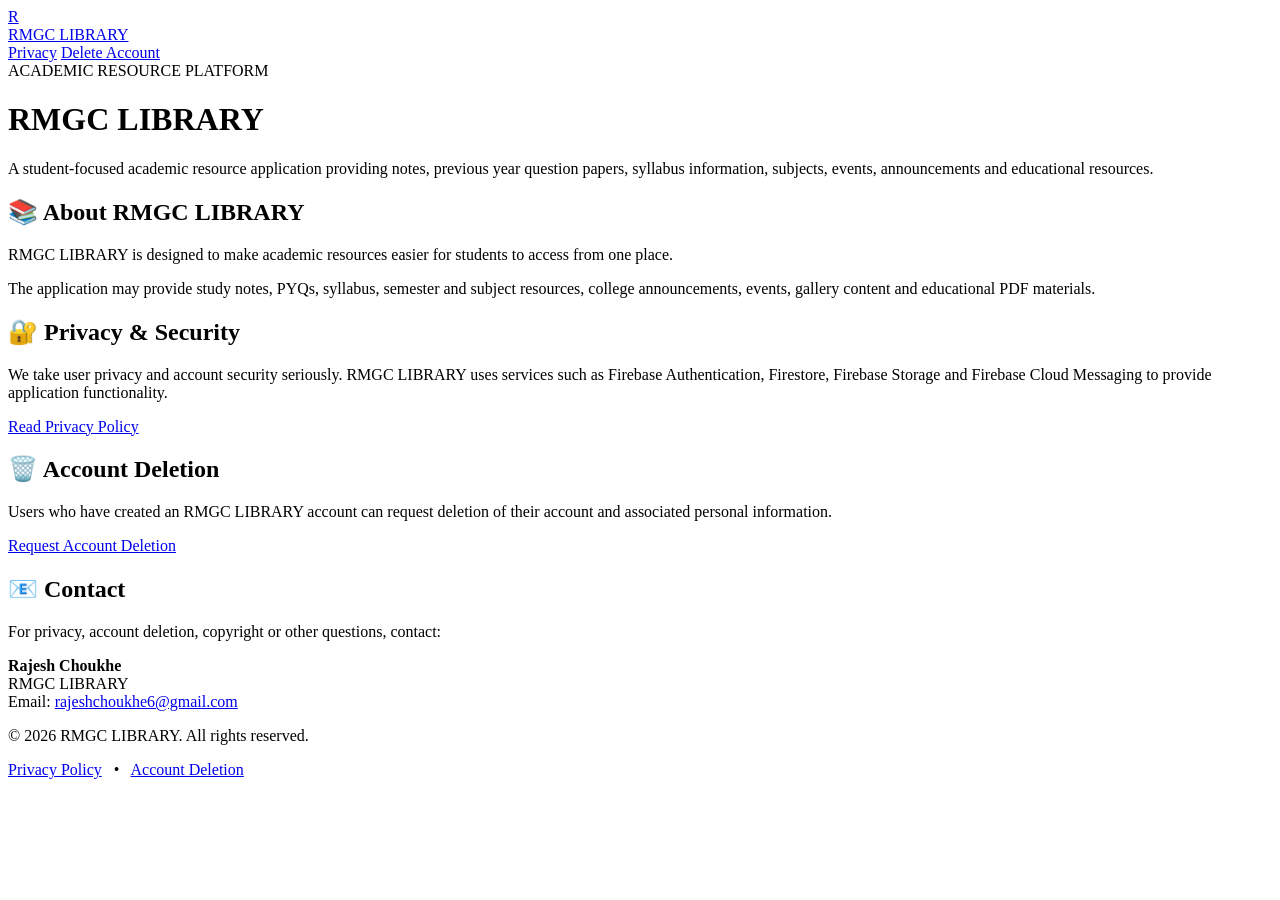
==== index.html @ 31601140 "index.html" ====
<!DOCTYPE html>
<html lang="en">
<head>
    <meta charset="UTF-8">

    <meta name="viewport"
          content="width=device-width, initial-scale=1.0">

    <meta name="description"
          content="RMGC LIBRARY - Academic resources, notes, PYQs, syllabus, announcements and educational materials.">

    <title>RMGC LIBRARY</title>

    <link rel="stylesheet" href="style.css">
</head>

<body>

<nav class="navbar">
    <div class="nav-container">

        <a href="index.html" class="brand">
            <div class="logo">R</div>
            RMGC LIBRARY
        </a>

        <div class="nav-links">
            <a href="privacy.html">Privacy</a>
            <a href="delete-account.html">Delete Account</a>
        </div>

    </div>
</nav>

<header class="hero">

    <span class="badge">ACADEMIC RESOURCE PLATFORM</span>

    <h1>RMGC LIBRARY</h1>

    <p>
        A student-focused academic resource application providing
        notes, previous year question papers, syllabus information,
        subjects, events, announcements and educational resources.
    </p>

</header>

<main class="container">

    <section class="card">

        <h2>📚 About RMGC LIBRARY</h2>

        <p>
            RMGC LIBRARY is designed to make academic resources easier
            for students to access from one place.
        </p>

        <p>
            The application may provide study notes, PYQs, syllabus,
            semester and subject resources, college announcements,
            events, gallery content and educational PDF materials.
        </p>

    </section>


    <section class="card">

        <h2>🔐 Privacy & Security</h2>

        <p>
            We take user privacy and account security seriously.
            RMGC LIBRARY uses services such as Firebase Authentication,
            Firestore, Firebase Storage and Firebase Cloud Messaging
            to provide application functionality.
        </p>

        <a href="privacy.html" class="button">
            Read Privacy Policy
        </a>

    </section>


    <section class="card">

        <h2>🗑️ Account Deletion</h2>

        <p>
            Users who have created an RMGC LIBRARY account can request
            deletion of their account and associated personal information.
        </p>

        <a href="delete-account.html" class="button">
            Request Account Deletion
        </a>

    </section>


    <section class="card">

        <h2>📧 Contact</h2>

        <p>
            For privacy, account deletion, copyright or other
            questions, contact:
        </p>

        <p>
            <strong>Rajesh Choukhe</strong><br>
            RMGC LIBRARY<br>
            Email:
            <a href="mailto:rajeshchoukhe6@gmail.com">
                rajeshchoukhe6@gmail.com
            </a>
        </p>

    </section>

</main>

<footer class="footer">

    <p>© 2026 RMGC LIBRARY. All rights reserved.</p>

    <p>
        <a href="privacy.html">Privacy Policy</a>
        &nbsp; • &nbsp;
        <a href="delete-account.html">Account Deletion</a>
    </p>

</footer>

</body>
</html>
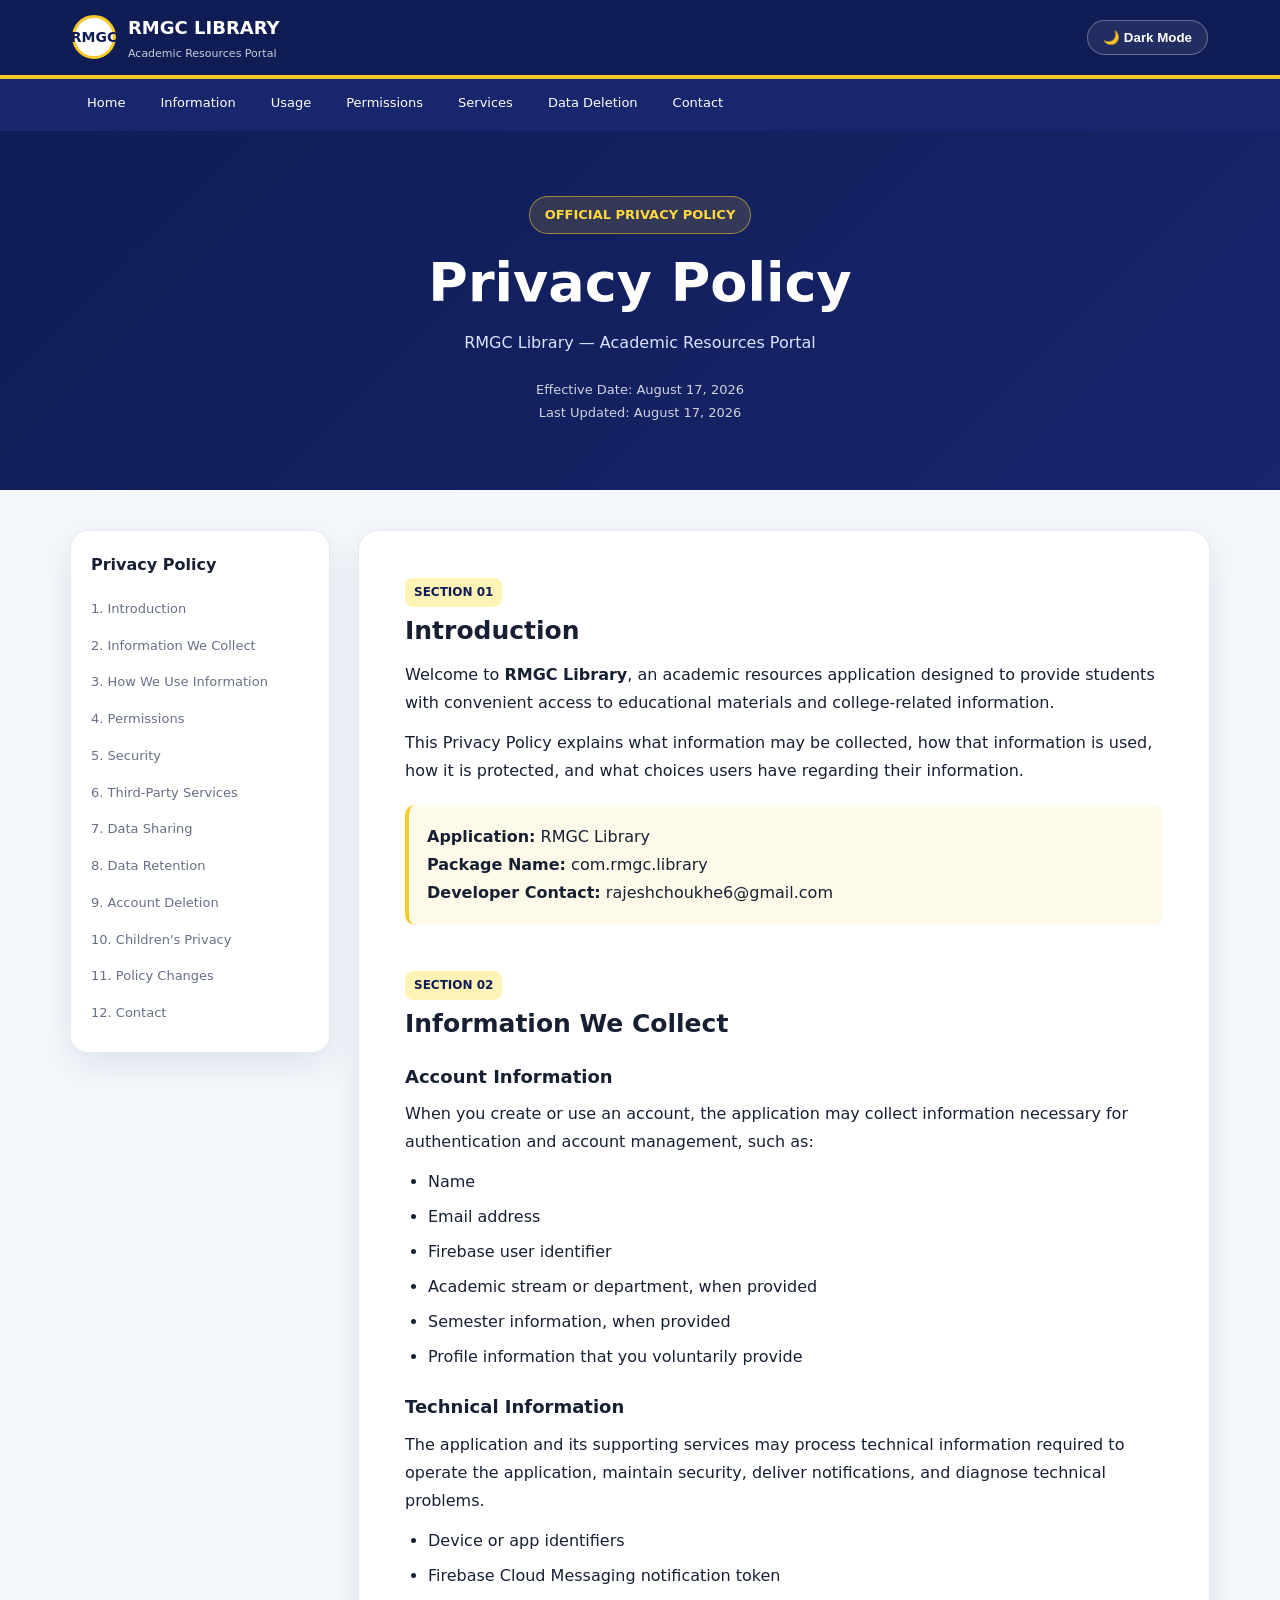
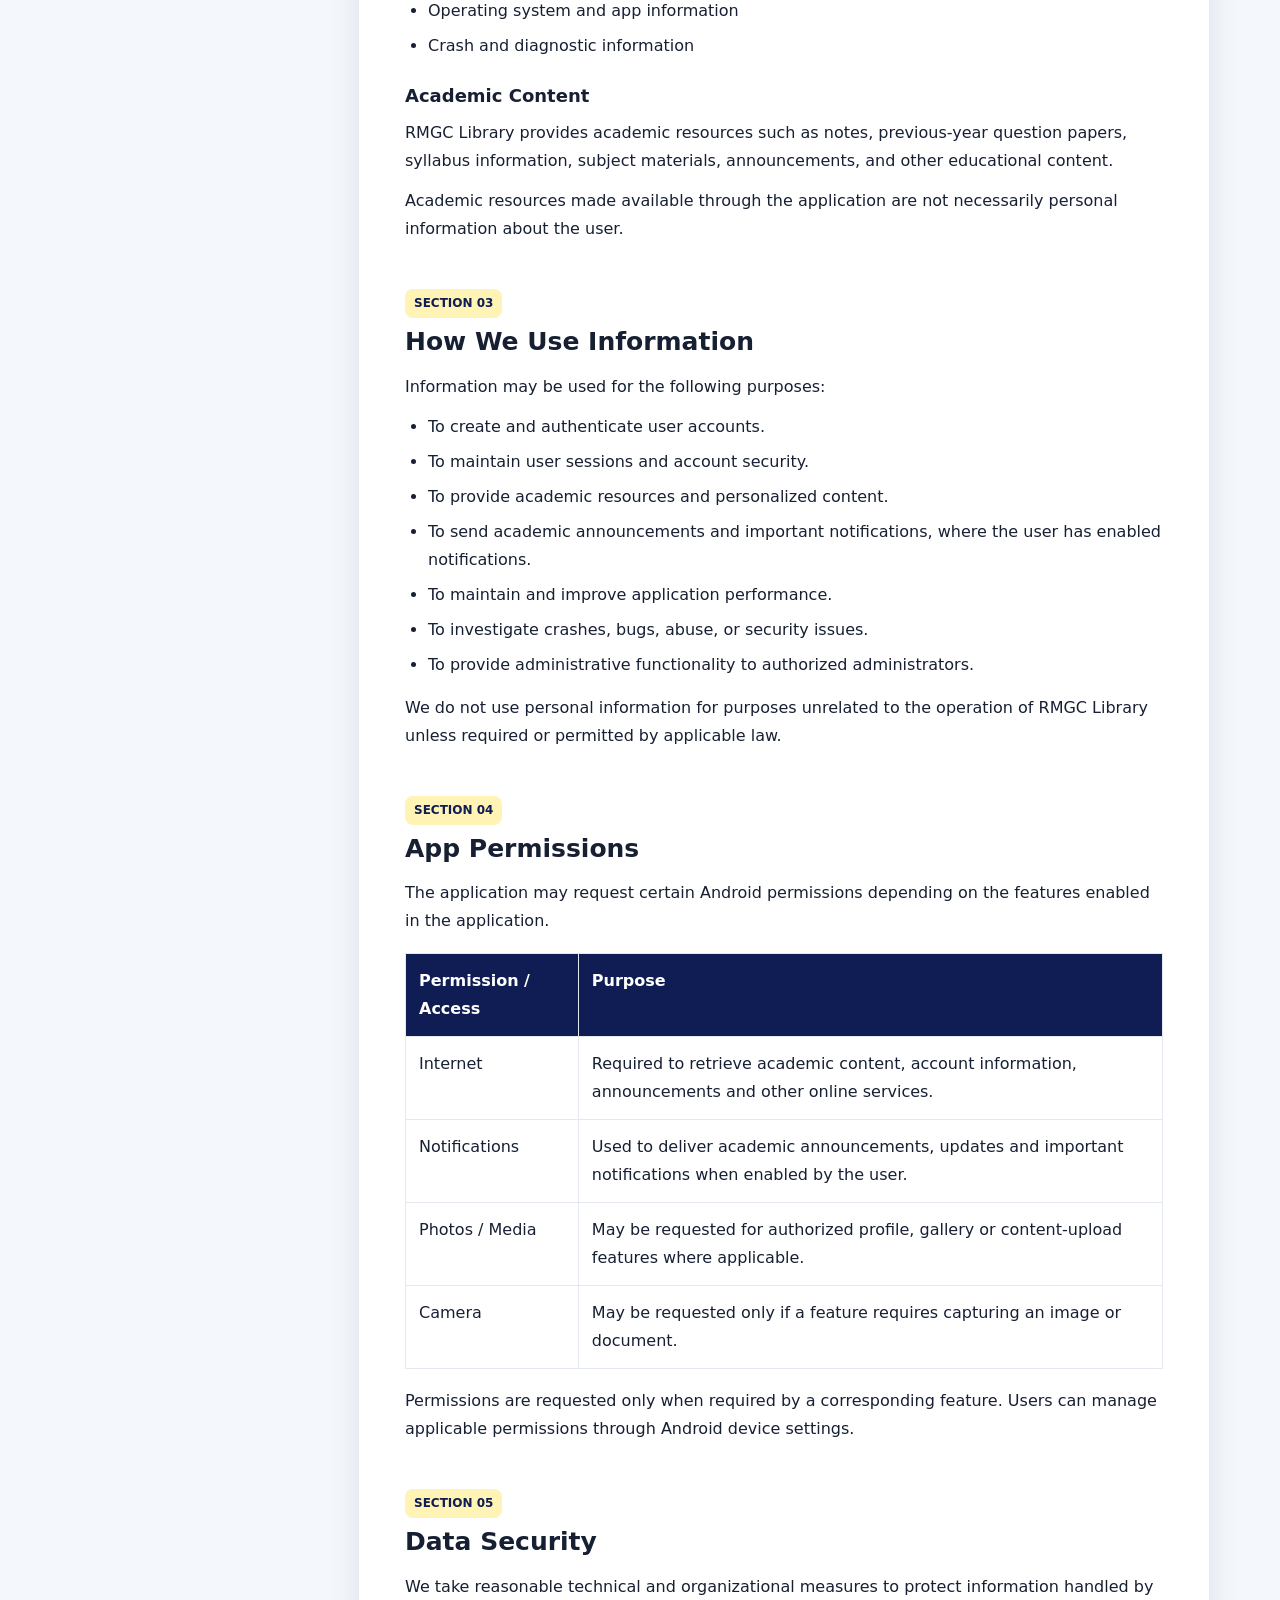
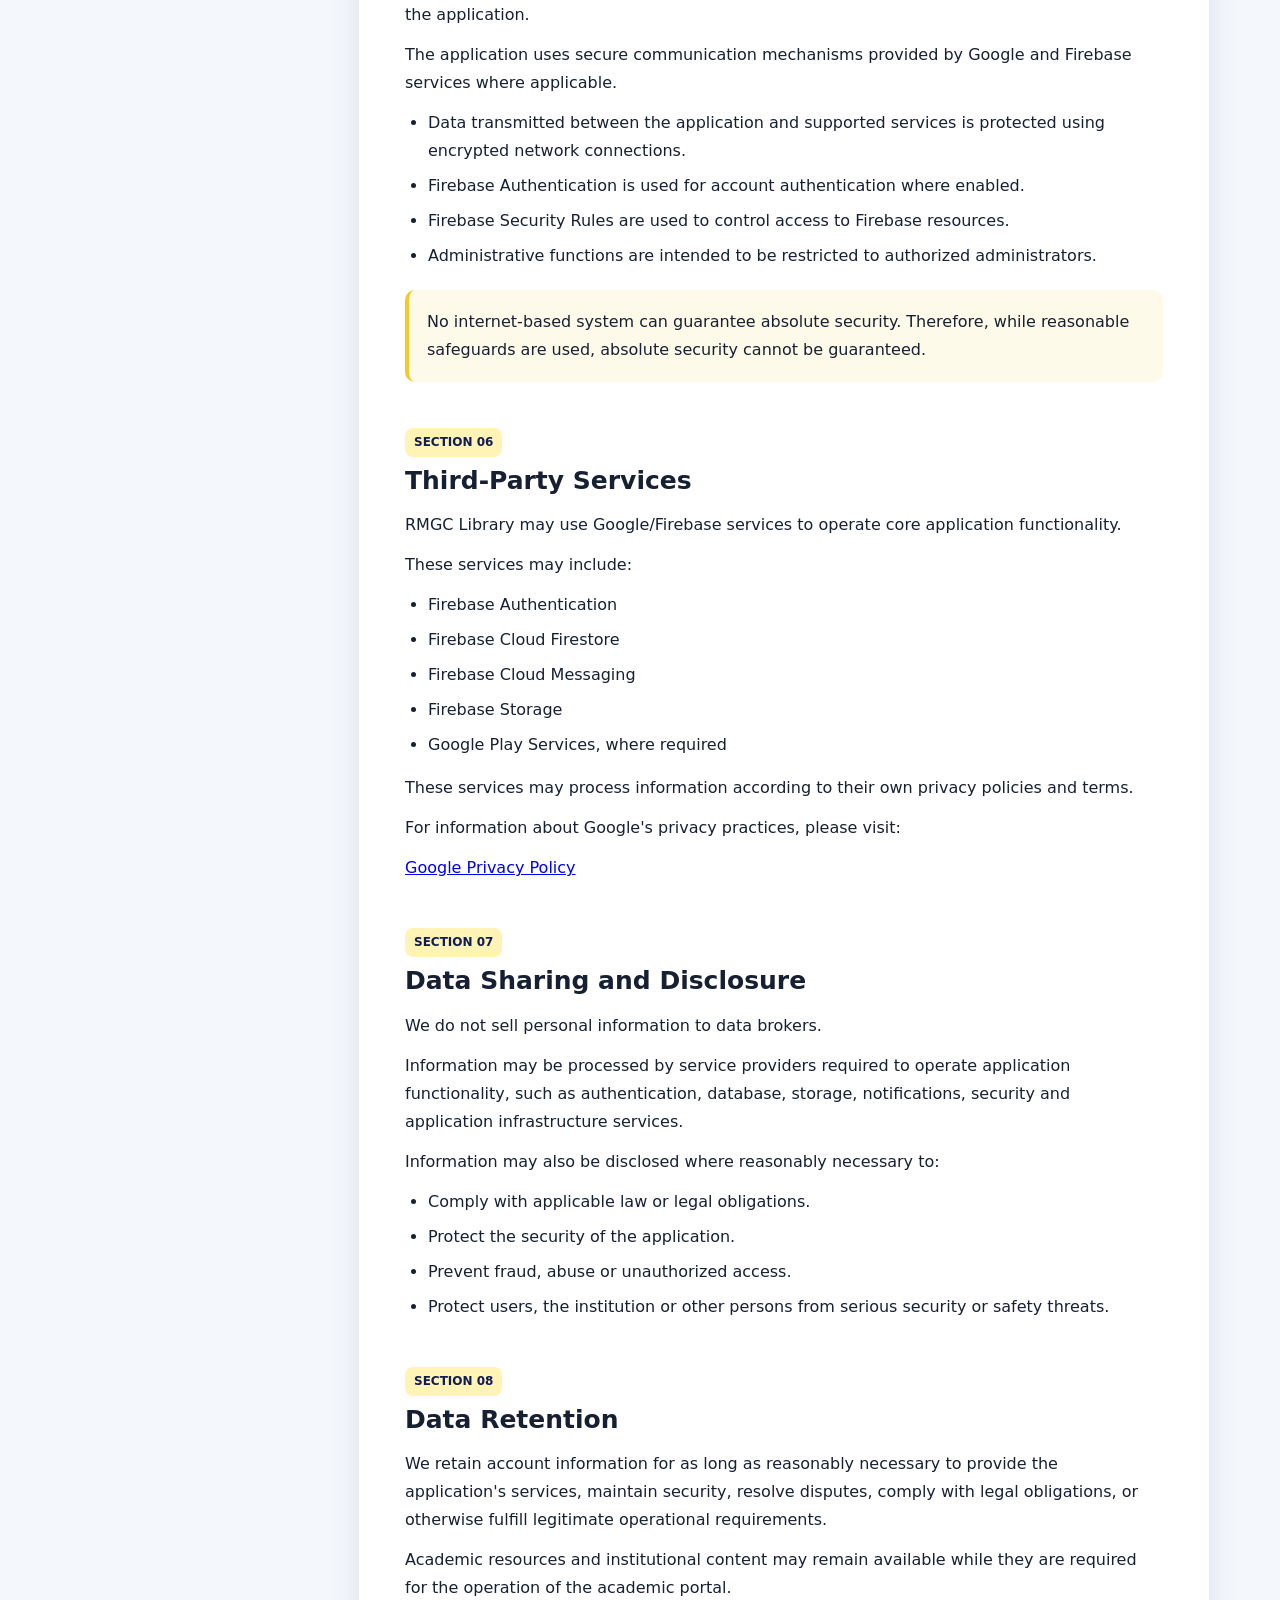
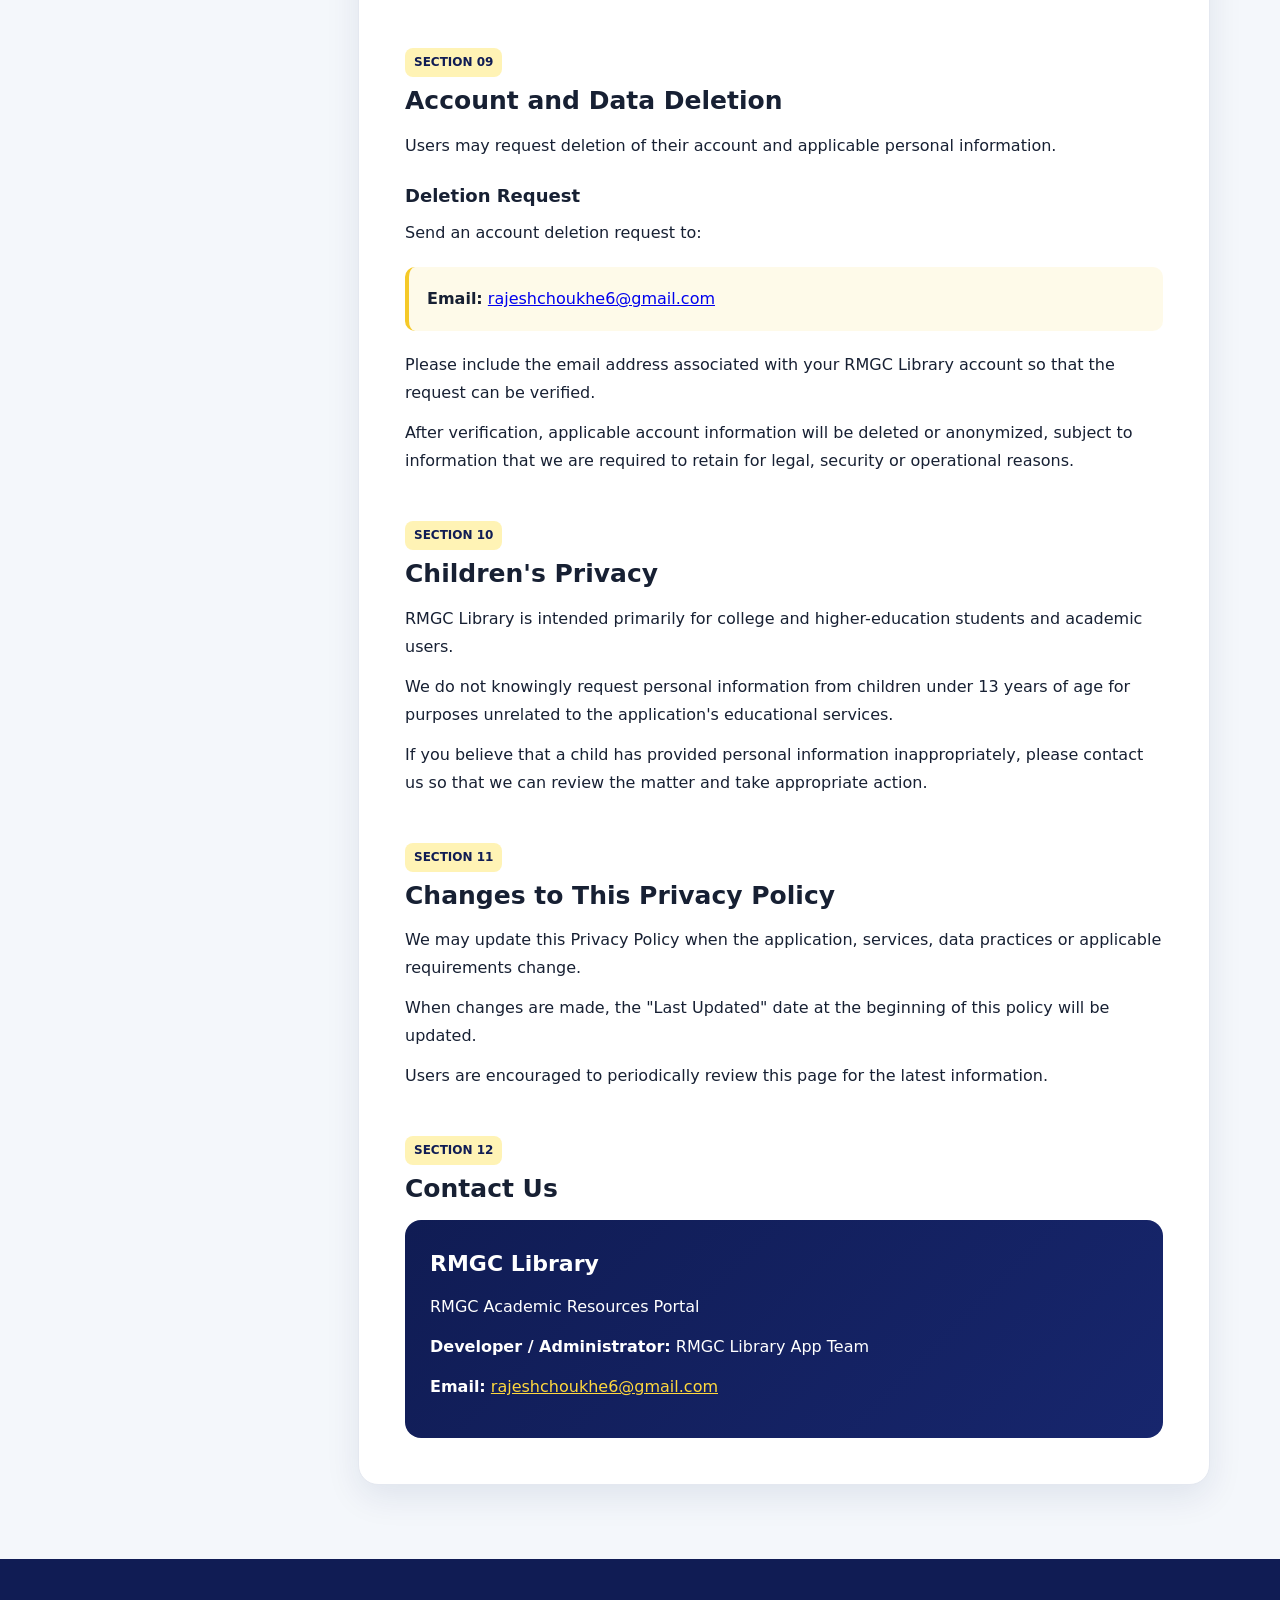
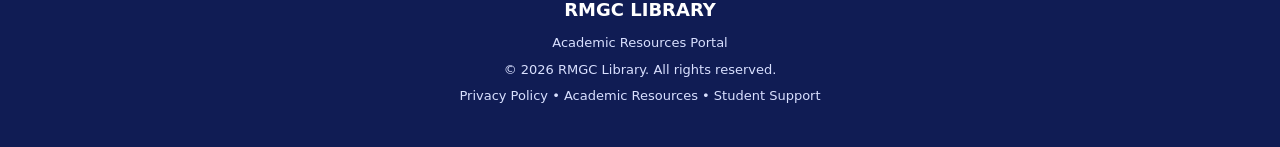
==== commit a227774f: "index.html" ====
--- a/index.html
+++ b/index.html
@@ -1,138 +1,1160 @@
 <!DOCTYPE html>
 <html lang="en">
 <head>
-    <meta charset="UTF-8">
-
-    <meta name="viewport"
-          content="width=device-width, initial-scale=1.0">
-
-    <meta name="description"
-          content="RMGC LIBRARY - Academic resources, notes, PYQs, syllabus, announcements and educational materials.">
-
-    <title>RMGC LIBRARY</title>
-
-    <link rel="stylesheet" href="style.css">
+<meta charset="UTF-8">
+
+<meta name="viewport" content="width=device-width, initial-scale=1.0">
+
+<title>Privacy Policy | RMGC Library</title>
+
+<meta name="description"
+content="Privacy Policy for RMGC Library - RMGC Academic Resources Portal. Learn how RMGC Library handles account information, academic resources, notifications and data.">
+
+<meta name="theme-color" content="#101c54">
+
+<style>
+
+:root {
+    --navy: #101c54;
+    --navy2: #17266d;
+    --gold: #f5c928;
+    --gold2: #ffd83d;
+    --bg: #f4f7fb;
+    --card: #ffffff;
+    --text: #172033;
+    --muted: #667085;
+    --border: #e4e8f0;
+    --shadow: 0 12px 35px rgba(16, 28, 84, .09);
+}
+
+[data-theme="dark"] {
+    --bg: #0b1020;
+    --card: #121a2f;
+    --text: #f5f7ff;
+    --muted: #aeb7cc;
+    --border: #28324d;
+    --shadow: 0 12px 35px rgba(0,0,0,.30);
+}
+
+* {
+    box-sizing: border-box;
+    margin: 0;
+    padding: 0;
+}
+
+html {
+    scroll-behavior: smooth;
+}
+
+body {
+    font-family:
+        Inter,
+        system-ui,
+        -apple-system,
+        BlinkMacSystemFont,
+        "Segoe UI",
+        sans-serif;
+
+    background: var(--bg);
+    color: var(--text);
+    line-height: 1.75;
+}
+
+/* TOP BAR */
+
+.topbar {
+    background: var(--navy);
+    color: white;
+    border-bottom: 4px solid var(--gold);
+}
+
+.topbar-inner {
+    max-width: 1180px;
+    margin: auto;
+    padding: 12px 22px;
+    display: flex;
+    align-items: center;
+    justify-content: space-between;
+    gap: 20px;
+}
+
+.brand {
+    display: flex;
+    align-items: center;
+    gap: 12px;
+    text-decoration: none;
+    color: white;
+}
+
+.brand-logo {
+    width: 44px;
+    height: 44px;
+    border-radius: 50%;
+    background: white;
+    color: var(--navy);
+    display: flex;
+    align-items: center;
+    justify-content: center;
+    font-weight: 900;
+    font-size: 14px;
+    border: 3px solid var(--gold);
+}
+
+.brand-title {
+    font-weight: 800;
+    font-size: 18px;
+}
+
+.brand-subtitle {
+    font-size: 11px;
+    opacity: .78;
+}
+
+/* NAVIGATION */
+
+.nav {
+    background: var(--navy2);
+}
+
+.nav-inner {
+    max-width: 1180px;
+    margin: auto;
+    padding: 0 22px;
+    display: flex;
+    gap: 5px;
+    overflow-x: auto;
+}
+
+.nav a {
+    color: white;
+    text-decoration: none;
+    padding: 13px 15px;
+    font-size: 13px;
+    white-space: nowrap;
+    border-bottom: 3px solid transparent;
+}
+
+.nav a:hover {
+    background: rgba(255,255,255,.08);
+    border-bottom-color: var(--gold);
+}
+
+/* HERO */
+
+.hero {
+    background:
+        linear-gradient(135deg,
+        var(--navy),
+        var(--navy2));
+
+    color: white;
+    padding: 65px 20px;
+    text-align: center;
+}
+
+.hero-badge {
+    display: inline-block;
+    padding: 7px 15px;
+    border-radius: 50px;
+    background: rgba(245,201,40,.14);
+    border: 1px solid rgba(245,201,40,.55);
+    color: var(--gold2);
+    font-size: 13px;
+    font-weight: 700;
+    margin-bottom: 18px;
+}
+
+.hero h1 {
+    font-size: clamp(32px, 5vw, 54px);
+    line-height: 1.15;
+    margin-bottom: 15px;
+}
+
+.hero p {
+    max-width: 760px;
+    margin: auto;
+    color: #dce3ff;
+}
+
+.updated {
+    margin-top: 22px;
+    font-size: 13px;
+    opacity: .8;
+}
+
+/* MAIN */
+
+.container {
+    max-width: 1180px;
+    margin: 40px auto;
+    padding: 0 20px;
+}
+
+.layout {
+    display: grid;
+    grid-template-columns: 260px 1fr;
+    gap: 28px;
+}
+
+/* SIDEBAR */
+
+.sidebar {
+    position: sticky;
+    top: 20px;
+    align-self: start;
+}
+
+.sidebar-card {
+    background: var(--card);
+    border: 1px solid var(--border);
+    border-radius: 18px;
+    padding: 20px;
+    box-shadow: var(--shadow);
+}
+
+.sidebar-title {
+    font-weight: 800;
+    margin-bottom: 12px;
+}
+
+.sidebar a {
+    display: block;
+    color: var(--muted);
+    text-decoration: none;
+    font-size: 13px;
+    padding: 7px 0;
+}
+
+.sidebar a:hover {
+    color: var(--navy);
+}
+
+[data-theme="dark"] .sidebar a:hover {
+    color: var(--gold2);
+}
+
+/* CONTENT */
+
+.content {
+    min-width: 0;
+}
+
+.policy-card {
+    background: var(--card);
+    border: 1px solid var(--border);
+    border-radius: 20px;
+    padding: clamp(24px, 5vw, 46px);
+    box-shadow: var(--shadow);
+    margin-bottom: 24px;
+}
+
+.policy-section {
+    scroll-margin-top: 30px;
+    margin-bottom: 45px;
+}
+
+.policy-section:last-child {
+    margin-bottom: 0;
+}
+
+.section-number {
+    display: inline-block;
+    color: var(--navy);
+    background: #fff3b5;
+    border-radius: 8px;
+    padding: 4px 9px;
+    font-size: 12px;
+    font-weight: 800;
+    margin-bottom: 8px;
+}
+
+[data-theme="dark"] .section-number {
+    color: #171d35;
+}
+
+h2 {
+    font-size: 25px;
+    line-height: 1.3;
+    margin-bottom: 14px;
+}
+
+h3 {
+    font-size: 18px;
+    margin: 20px 0 8px;
+}
+
+p {
+    margin-bottom: 12px;
+}
+
+ul, ol {
+    padding-left: 23px;
+    margin: 10px 0 15px;
+}
+
+li {
+    margin-bottom: 7px;
+}
+
+strong {
+    font-weight: 750;
+}
+
+/* INFO BOX */
+
+.info-box {
+    border-left: 4px solid var(--gold);
+    background: rgba(245,201,40,.10);
+    padding: 18px;
+    border-radius: 10px;
+    margin: 20px 0;
+}
+
+.contact-box {
+    background: linear-gradient(
+        135deg,
+        var(--navy),
+        var(--navy2)
+    );
+
+    color: white;
+    padding: 25px;
+    border-radius: 16px;
+}
+
+.contact-box a {
+    color: var(--gold2);
+}
+
+/* TABLE */
+
+.table-wrapper {
+    overflow-x: auto;
+    margin: 18px 0;
+}
+
+table {
+    width: 100%;
+    border-collapse: collapse;
+    min-width: 650px;
+}
+
+th, td {
+    border: 1px solid var(--border);
+    padding: 13px;
+    text-align: left;
+    vertical-align: top;
+}
+
+th {
+    background: var(--navy);
+    color: white;
+}
+
+/* THEME BUTTON */
+
+.theme-button {
+    border: 1px solid rgba(255,255,255,.3);
+    background: rgba(255,255,255,.08);
+    color: white;
+    border-radius: 50px;
+    padding: 9px 15px;
+    cursor: pointer;
+    font-weight: 700;
+}
+
+/* FOOTER */
+
+footer {
+    background: var(--navy);
+    color: #d9e0ff;
+    text-align: center;
+    padding: 35px 20px;
+    margin-top: 50px;
+}
+
+.footer-title {
+    color: white;
+    font-weight: 800;
+    font-size: 18px;
+    margin-bottom: 6px;
+}
+
+footer p {
+    font-size: 13px;
+    margin-bottom: 4px;
+}
+
+/* MOBILE */
+
+@media(max-width: 850px) {
+
+    .layout {
+        grid-template-columns: 1fr;
+    }
+
+    .sidebar {
+        position: static;
+    }
+
+    .sidebar-card {
+        display: none;
+    }
+
+    .hero {
+        padding: 48px 20px;
+    }
+
+    .topbar-inner {
+        padding: 10px 15px;
+    }
+
+    .brand-subtitle {
+        display: none;
+    }
+
+    .nav-inner {
+        padding: 0 12px;
+    }
+
+    .policy-card {
+        border-radius: 15px;
+    }
+}
+
+</style>
 </head>
 
 <body>
 
-<nav class="navbar">
-    <div class="nav-container">
-
-        <a href="index.html" class="brand">
-            <div class="logo">R</div>
-            RMGC LIBRARY
+<!-- HEADER -->
+
+<header class="topbar">
+
+    <div class="topbar-inner">
+
+        <a href="#" class="brand">
+
+            <div class="brand-logo">
+                RMGC
+            </div>
+
+            <div>
+                <div class="brand-title">
+                    RMGC LIBRARY
+                </div>
+
+                <div class="brand-subtitle">
+                    Academic Resources Portal
+                </div>
+            </div>
+
         </a>
 
-        <div class="nav-links">
-            <a href="privacy.html">Privacy</a>
-            <a href="delete-account.html">Delete Account</a>
-        </div>
+        <button
+            class="theme-button"
+            onclick="toggleTheme()"
+            id="themeButton">
+            🌙 Dark Mode
+        </button>
 
     </div>
+
+</header>
+
+
+<!-- NAVIGATION -->
+
+<nav class="nav">
+
+    <div class="nav-inner">
+
+        <a href="#introduction">Home</a>
+        <a href="#collection">Information</a>
+        <a href="#usage">Usage</a>
+        <a href="#permissions">Permissions</a>
+        <a href="#services">Services</a>
+        <a href="#deletion">Data Deletion</a>
+        <a href="#contact">Contact</a>
+
+    </div>
+
 </nav>
 
-<header class="hero">
-
-    <span class="badge">ACADEMIC RESOURCE PLATFORM</span>
-
-    <h1>RMGC LIBRARY</h1>
+
+<!-- HERO -->
+
+<section class="hero">
+
+    <div class="hero-badge">
+        OFFICIAL PRIVACY POLICY
+    </div>
+
+    <h1>
+        Privacy Policy
+    </h1>
 
     <p>
-        A student-focused academic resource application providing
-        notes, previous year question papers, syllabus information,
-        subjects, events, announcements and educational resources.
+        RMGC Library — Academic Resources Portal
     </p>
 
-</header>
+    <div class="updated">
+        Effective Date: August 17, 2026
+        <br>
+        Last Updated: August 17, 2026
+    </div>
+
+</section>
+
+
+<!-- MAIN -->
 
 <main class="container">
 
-    <section class="card">
-
-        <h2>📚 About RMGC LIBRARY</h2>
-
-        <p>
-            RMGC LIBRARY is designed to make academic resources easier
-            for students to access from one place.
-        </p>
-
-        <p>
-            The application may provide study notes, PYQs, syllabus,
-            semester and subject resources, college announcements,
-            events, gallery content and educational PDF materials.
-        </p>
-
-    </section>
-
-
-    <section class="card">
-
-        <h2>🔐 Privacy & Security</h2>
-
-        <p>
-            We take user privacy and account security seriously.
-            RMGC LIBRARY uses services such as Firebase Authentication,
-            Firestore, Firebase Storage and Firebase Cloud Messaging
-            to provide application functionality.
-        </p>
-
-        <a href="privacy.html" class="button">
-            Read Privacy Policy
-        </a>
-
-    </section>
-
-
-    <section class="card">
-
-        <h2>🗑️ Account Deletion</h2>
-
-        <p>
-            Users who have created an RMGC LIBRARY account can request
-            deletion of their account and associated personal information.
-        </p>
-
-        <a href="delete-account.html" class="button">
-            Request Account Deletion
-        </a>
-
-    </section>
-
-
-    <section class="card">
-
-        <h2>📧 Contact</h2>
-
-        <p>
-            For privacy, account deletion, copyright or other
-            questions, contact:
-        </p>
-
-        <p>
-            <strong>Rajesh Choukhe</strong><br>
-            RMGC LIBRARY<br>
-            Email:
-            <a href="mailto:rajeshchoukhe6@gmail.com">
-                rajeshchoukhe6@gmail.com
-            </a>
-        </p>
-
-    </section>
+<div class="layout">
+
+
+<!-- SIDEBAR -->
+
+<aside class="sidebar">
+
+<div class="sidebar-card">
+
+<div class="sidebar-title">
+Privacy Policy
+</div>
+
+<a href="#introduction">1. Introduction</a>
+<a href="#collection">2. Information We Collect</a>
+<a href="#usage">3. How We Use Information</a>
+<a href="#permissions">4. Permissions</a>
+<a href="#security">5. Security</a>
+<a href="#services">6. Third-Party Services</a>
+<a href="#sharing">7. Data Sharing</a>
+<a href="#retention">8. Data Retention</a>
+<a href="#deletion">9. Account Deletion</a>
+<a href="#children">10. Children's Privacy</a>
+<a href="#changes">11. Policy Changes</a>
+<a href="#contact">12. Contact</a>
+
+</div>
+
+</aside>
+
+
+<!-- POLICY -->
+
+<section class="content">
+
+<div class="policy-card">
+
+
+<!-- 1 -->
+
+<section class="policy-section" id="introduction">
+
+<span class="section-number">SECTION 01</span>
+
+<h2>Introduction</h2>
+
+<p>
+Welcome to <strong>RMGC Library</strong>, an academic resources
+application designed to provide students with convenient access to
+educational materials and college-related information.
+</p>
+
+<p>
+This Privacy Policy explains what information may be collected,
+how that information is used, how it is protected, and what choices
+users have regarding their information.
+</p>
+
+<div class="info-box">
+
+<strong>Application:</strong> RMGC Library<br>
+<strong>Package Name:</strong> com.rmgc.library<br>
+<strong>Developer Contact:</strong> rajeshchoukhe6@gmail.com
+
+</div>
+
+</section>
+
+
+<!-- 2 -->
+
+<section class="policy-section" id="collection">
+
+<span class="section-number">SECTION 02</span>
+
+<h2>Information We Collect</h2>
+
+<h3>Account Information</h3>
+
+<p>
+When you create or use an account, the application may collect
+information necessary for authentication and account management,
+such as:
+</p>
+
+<ul>
+<li>Name</li>
+<li>Email address</li>
+<li>Firebase user identifier</li>
+<li>Academic stream or department, when provided</li>
+<li>Semester information, when provided</li>
+<li>Profile information that you voluntarily provide</li>
+</ul>
+
+<h3>Technical Information</h3>
+
+<p>
+The application and its supporting services may process technical
+information required to operate the application, maintain security,
+deliver notifications, and diagnose technical problems.
+</p>
+
+<ul>
+<li>Device or app identifiers</li>
+<li>Firebase Cloud Messaging notification token</li>
+<li>Operating system and app information</li>
+<li>Crash and diagnostic information</li>
+</ul>
+
+<h3>Academic Content</h3>
+
+<p>
+RMGC Library provides academic resources such as notes,
+previous-year question papers, syllabus information, subject
+materials, announcements, and other educational content.
+</p>
+
+<p>
+Academic resources made available through the application are not
+necessarily personal information about the user.
+</p>
+
+</section>
+
+
+<!-- 3 -->
+
+<section class="policy-section" id="usage">
+
+<span class="section-number">SECTION 03</span>
+
+<h2>How We Use Information</h2>
+
+<p>
+Information may be used for the following purposes:
+</p>
+
+<ul>
+
+<li>
+To create and authenticate user accounts.
+</li>
+
+<li>
+To maintain user sessions and account security.
+</li>
+
+<li>
+To provide academic resources and personalized content.
+</li>
+
+<li>
+To send academic announcements and important notifications,
+where the user has enabled notifications.
+</li>
+
+<li>
+To maintain and improve application performance.
+</li>
+
+<li>
+To investigate crashes, bugs, abuse, or security issues.
+</li>
+
+<li>
+To provide administrative functionality to authorized
+administrators.
+</li>
+
+</ul>
+
+<p>
+We do not use personal information for purposes unrelated to the
+operation of RMGC Library unless required or permitted by applicable
+law.
+</p>
+
+</section>
+
+
+<!-- 4 -->
+
+<section class="policy-section" id="permissions">
+
+<span class="section-number">SECTION 04</span>
+
+<h2>App Permissions</h2>
+
+<p>
+The application may request certain Android permissions depending
+on the features enabled in the application.
+</p>
+
+<div class="table-wrapper">
+
+<table>
+
+<thead>
+
+<tr>
+<th>Permission / Access</th>
+<th>Purpose</th>
+</tr>
+
+</thead>
+
+<tbody>
+
+<tr>
+<td>Internet</td>
+<td>
+Required to retrieve academic content, account information,
+announcements and other online services.
+</td>
+</tr>
+
+<tr>
+<td>Notifications</td>
+<td>
+Used to deliver academic announcements, updates and important
+notifications when enabled by the user.
+</td>
+</tr>
+
+<tr>
+<td>Photos / Media</td>
+<td>
+May be requested for authorized profile, gallery or content-upload
+features where applicable.
+</td>
+</tr>
+
+<tr>
+<td>Camera</td>
+<td>
+May be requested only if a feature requires capturing an image
+or document.
+</td>
+</tr>
+
+</tbody>
+
+</table>
+
+</div>
+
+<p>
+Permissions are requested only when required by a corresponding
+feature. Users can manage applicable permissions through Android
+device settings.
+</p>
+
+</section>
+
+
+<!-- 5 -->
+
+<section class="policy-section" id="security">
+
+<span class="section-number">SECTION 05</span>
+
+<h2>Data Security</h2>
+
+<p>
+We take reasonable technical and organizational measures to protect
+information handled by the application.
+</p>
+
+<p>
+The application uses secure communication mechanisms provided by
+Google and Firebase services where applicable.
+</p>
+
+<ul>
+
+<li>
+Data transmitted between the application and supported services is
+protected using encrypted network connections.
+</li>
+
+<li>
+Firebase Authentication is used for account authentication where
+enabled.
+</li>
+
+<li>
+Firebase Security Rules are used to control access to Firebase
+resources.
+</li>
+
+<li>
+Administrative functions are intended to be restricted to
+authorized administrators.
+</li>
+
+</ul>
+
+<div class="info-box">
+
+No internet-based system can guarantee absolute security.
+Therefore, while reasonable safeguards are used, absolute security
+cannot be guaranteed.
+
+</div>
+
+</section>
+
+
+<!-- 6 -->
+
+<section class="policy-section" id="services">
+
+<span class="section-number">SECTION 06</span>
+
+<h2>Third-Party Services</h2>
+
+<p>
+RMGC Library may use Google/Firebase services to operate core
+application functionality.
+</p>
+
+<p>These services may include:</p>
+
+<ul>
+
+<li>Firebase Authentication</li>
+
+<li>Firebase Cloud Firestore</li>
+
+<li>Firebase Cloud Messaging</li>
+
+<li>Firebase Storage</li>
+
+<li>Google Play Services, where required</li>
+
+</ul>
+
+<p>
+These services may process information according to their own
+privacy policies and terms.
+</p>
+
+<p>
+For information about Google's privacy practices, please visit:
+</p>
+
+<p>
+<a href="https://policies.google.com/privacy"
+target="_blank"
+rel="noopener noreferrer">
+Google Privacy Policy
+</a>
+</p>
+
+</section>
+
+
+<!-- 7 -->
+
+<section class="policy-section" id="sharing">
+
+<span class="section-number">SECTION 07</span>
+
+<h2>Data Sharing and Disclosure</h2>
+
+<p>
+We do not sell personal information to data brokers.
+</p>
+
+<p>
+Information may be processed by service providers required to
+operate application functionality, such as authentication,
+database, storage, notifications, security and application
+infrastructure services.
+</p>
+
+<p>
+Information may also be disclosed where reasonably necessary to:
+</p>
+
+<ul>
+
+<li>Comply with applicable law or legal obligations.</li>
+
+<li>Protect the security of the application.</li>
+
+<li>Prevent fraud, abuse or unauthorized access.</li>
+
+<li>Protect users, the institution or other persons from serious
+security or safety threats.</li>
+
+</ul>
+
+</section>
+
+
+<!-- 8 -->
+
+<section class="policy-section" id="retention">
+
+<span class="section-number">SECTION 08</span>
+
+<h2>Data Retention</h2>
+
+<p>
+We retain account information for as long as reasonably necessary
+to provide the application's services, maintain security,
+resolve disputes, comply with legal obligations, or otherwise
+fulfill legitimate operational requirements.
+</p>
+
+<p>
+Academic resources and institutional content may remain available
+while they are required for the operation of the academic portal.
+</p>
+
+</section>
+
+
+<!-- 9 -->
+
+<section class="policy-section" id="deletion">
+
+<span class="section-number">SECTION 09</span>
+
+<h2>Account and Data Deletion</h2>
+
+<p>
+Users may request deletion of their account and applicable
+personal information.
+</p>
+
+<h3>Deletion Request</h3>
+
+<p>
+Send an account deletion request to:
+</p>
+
+<div class="info-box">
+
+<strong>Email:</strong>
+<a href="mailto:rajeshchoukhe6@gmail.com">
+rajeshchoukhe6@gmail.com
+</a>
+
+</div>
+
+<p>
+Please include the email address associated with your RMGC Library
+account so that the request can be verified.
+</p>
+
+<p>
+After verification, applicable account information will be deleted
+or anonymized, subject to information that we are required to retain
+for legal, security or operational reasons.
+</p>
+
+</section>
+
+
+<!-- 10 -->
+
+<section class="policy-section" id="children">
+
+<span class="section-number">SECTION 10</span>
+
+<h2>Children's Privacy</h2>
+
+<p>
+RMGC Library is intended primarily for college and higher-education
+students and academic users.
+</p>
+
+<p>
+We do not knowingly request personal information from children
+under 13 years of age for purposes unrelated to the application's
+educational services.
+</p>
+
+<p>
+If you believe that a child has provided personal information
+inappropriately, please contact us so that we can review the matter
+and take appropriate action.
+</p>
+
+</section>
+
+
+<!-- 11 -->
+
+<section class="policy-section" id="changes">
+
+<span class="section-number">SECTION 11</span>
+
+<h2>Changes to This Privacy Policy</h2>
+
+<p>
+We may update this Privacy Policy when the application, services,
+data practices or applicable requirements change.
+</p>
+
+<p>
+When changes are made, the "Last Updated" date at the beginning of
+this policy will be updated.
+</p>
+
+<p>
+Users are encouraged to periodically review this page for the latest
+information.
+</p>
+
+</section>
+
+
+<!-- 12 -->
+
+<section class="policy-section" id="contact">
+
+<span class="section-number">SECTION 12</span>
+
+<h2>Contact Us</h2>
+
+<div class="contact-box">
+
+<div style="font-size:22px;font-weight:800;margin-bottom:10px;">
+RMGC Library
+</div>
+
+<p>
+RMGC Academic Resources Portal
+</p>
+
+<p>
+<strong>Developer / Administrator:</strong>
+RMGC Library App Team
+</p>
+
+<p>
+<strong>Email:</strong>
+<a href="mailto:rajeshchoukhe6@gmail.com">
+rajeshchoukhe6@gmail.com
+</a>
+</p>
+
+</div>
+
+</section>
+
+
+</div>
+
+</section>
+
+</div>
 
 </main>
 
-<footer class="footer">
-
-    <p>© 2026 RMGC LIBRARY. All rights reserved.</p>
-
-    <p>
-        <a href="privacy.html">Privacy Policy</a>
-        &nbsp; • &nbsp;
-        <a href="delete-account.html">Account Deletion</a>
-    </p>
+
+<!-- FOOTER -->
+
+<footer>
+
+<div class="footer-title">
+RMGC LIBRARY
+</div>
+
+<p>
+Academic Resources Portal
+</p>
+
+<p>
+© 2026 RMGC Library. All rights reserved.
+</p>
+
+<p>
+Privacy Policy • Academic Resources • Student Support
+</p>
 
 </footer>
+
+
+<script>
+
+function toggleTheme() {
+
+    const html = document.documentElement;
+
+    const current =
+        html.getAttribute("data-theme");
+
+    if (current === "dark") {
+
+        html.removeAttribute("data-theme");
+
+        localStorage.setItem(
+            "rmgc-theme",
+            "light"
+        );
+
+        document.getElementById("themeButton")
+        .innerHTML = "🌙 Dark Mode";
+
+    } else {
+
+        html.setAttribute(
+            "data-theme",
+            "dark"
+        );
+
+        localStorage.setItem(
+            "rmgc-theme",
+            "dark"
+        );
+
+        document.getElementById("themeButton")
+        .innerHTML = "☀️ Light Mode";
+
+    }
+
+}
+
+
+(function() {
+
+    const saved =
+        localStorage.getItem("rmgc-theme");
+
+    const button =
+        document.getElementById("themeButton");
+
+    if (saved === "dark") {
+
+        document.documentElement
+        .setAttribute("data-theme", "dark");
+
+        button.innerHTML =
+            "☀️ Light Mode";
+
+    }
+
+})();
+
+</script>
 
 </body>
 </html>
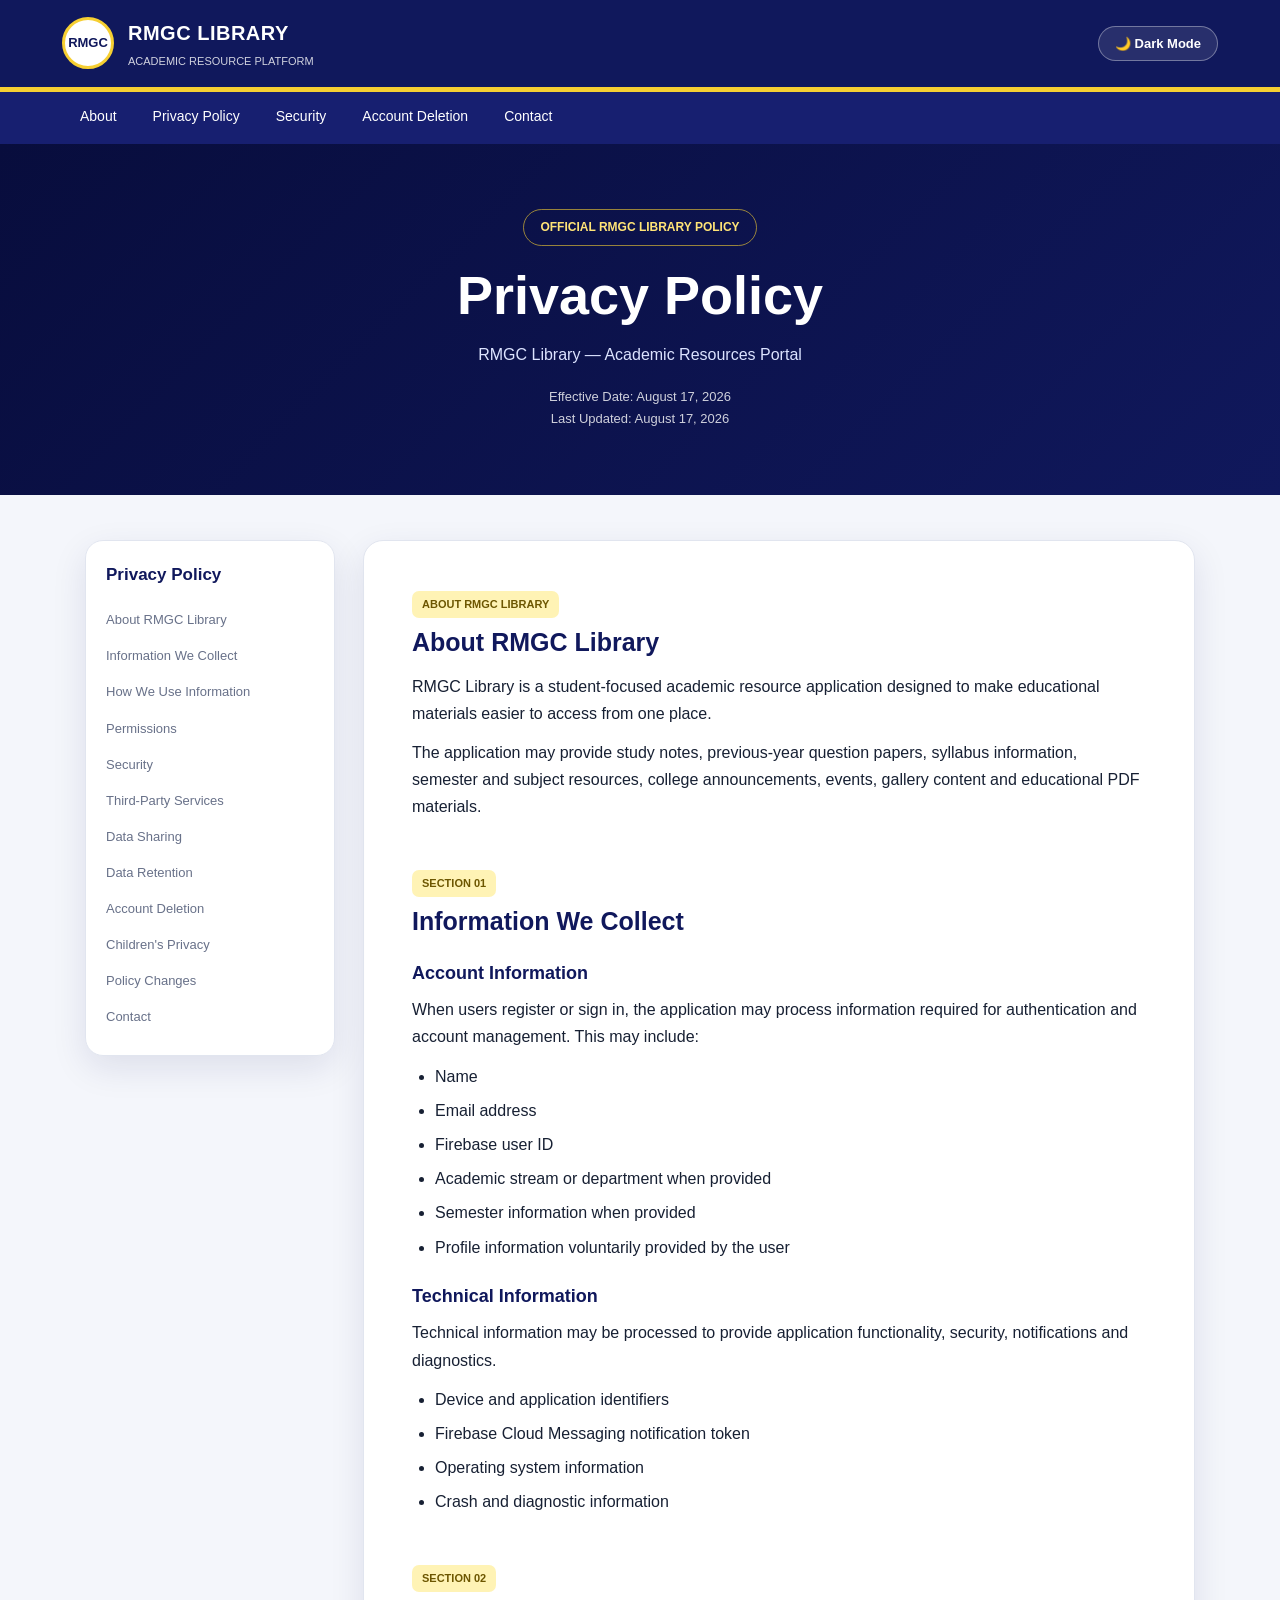
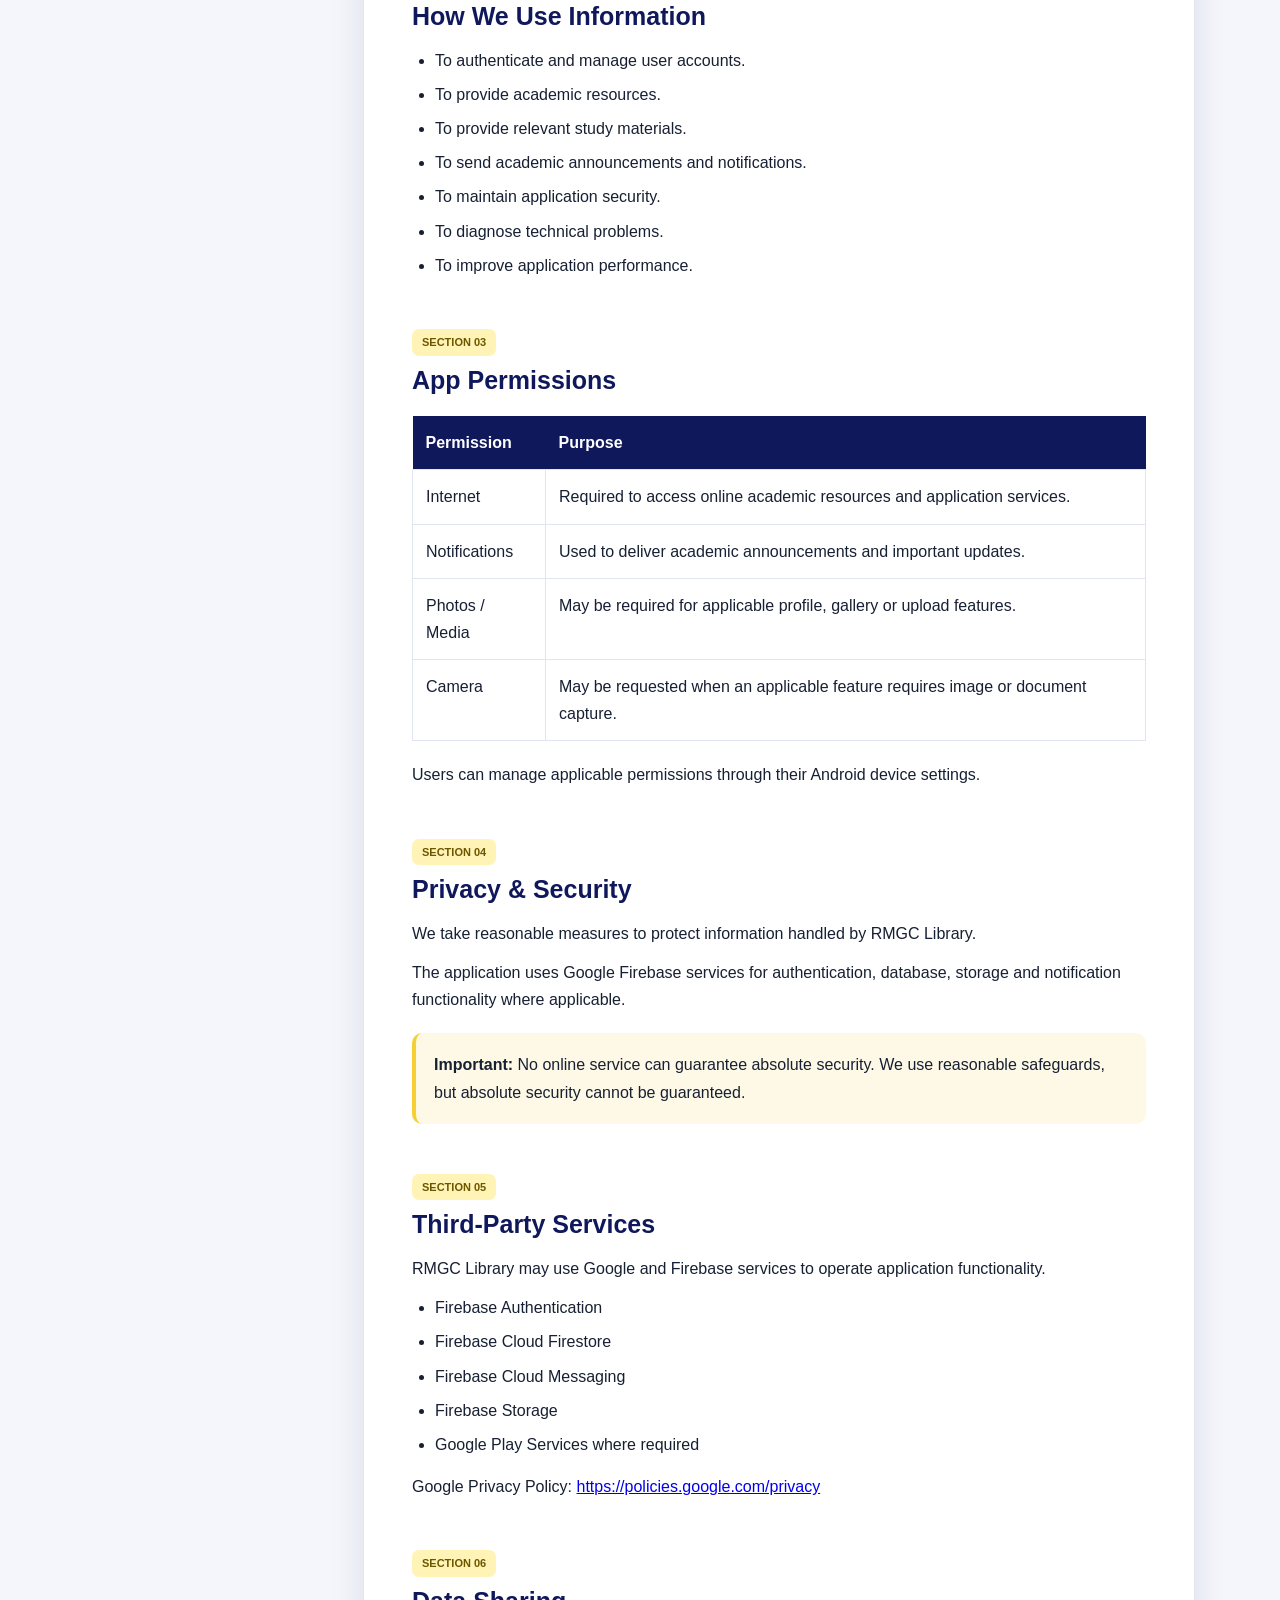
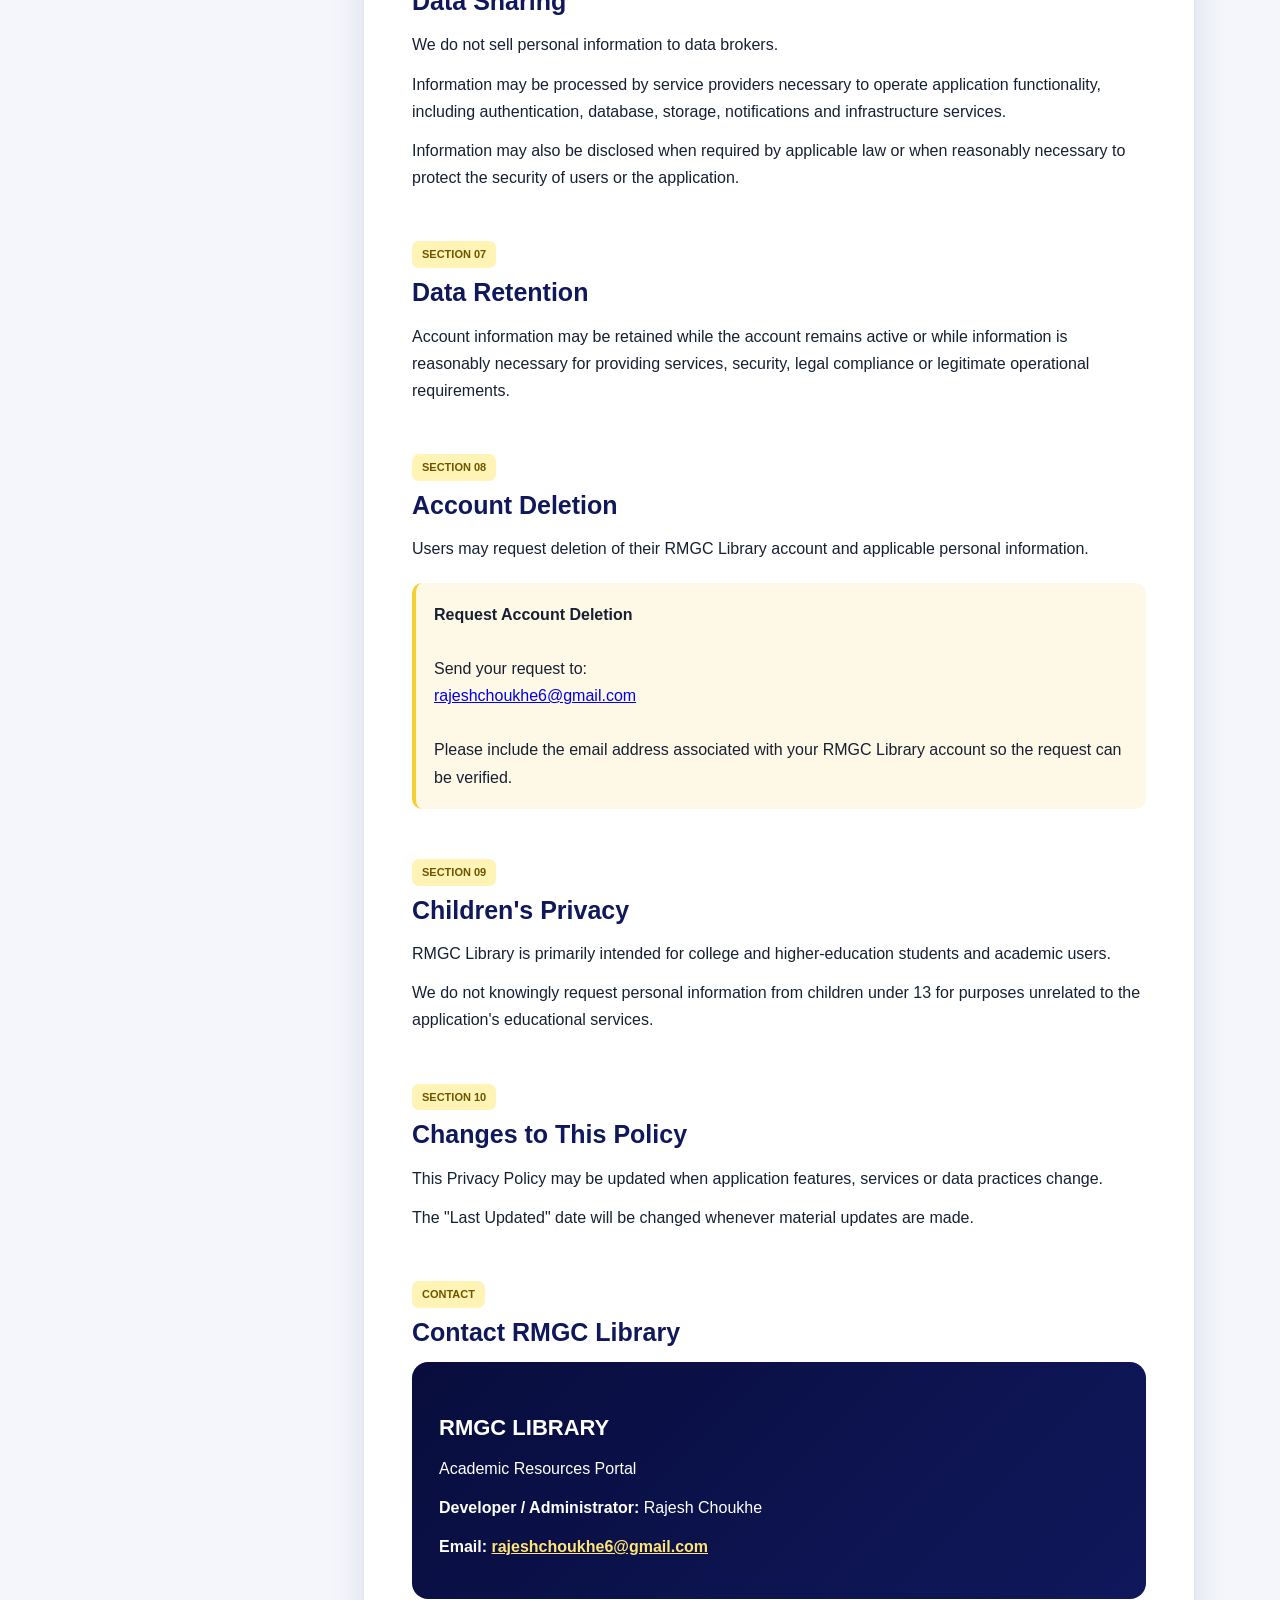
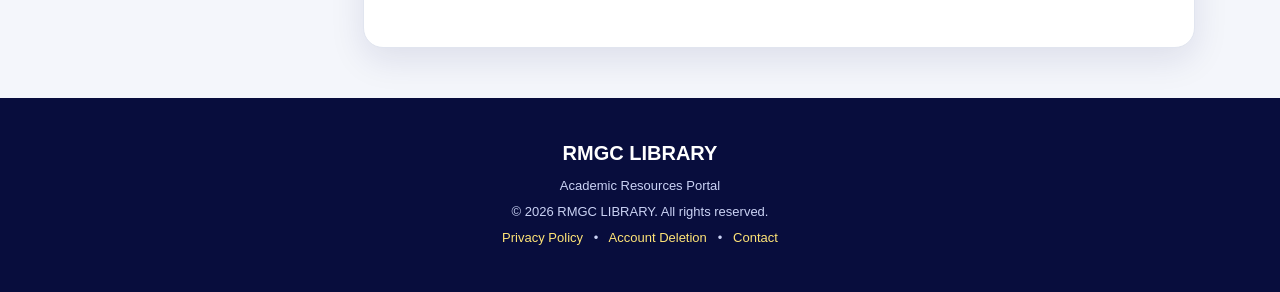
==== commit 01f774bf: "index.html" ====
--- a/index.html
+++ b/index.html
@@ -1,1073 +1,1514 @@
 <!DOCTYPE html>
 <html lang="en">
 <head>
+
 <meta charset="UTF-8">
 
-<meta name="viewport" content="width=device-width, initial-scale=1.0">
-
-<title>Privacy Policy | RMGC Library</title>
+<meta name="viewport"
+content="width=device-width, initial-scale=1.0">
+
+<title>Privacy Policy | RMGC LIBRARY</title>
 
 <meta name="description"
-content="Privacy Policy for RMGC Library - RMGC Academic Resources Portal. Learn how RMGC Library handles account information, academic resources, notifications and data.">
-
-<meta name="theme-color" content="#101c54">
+content="Privacy Policy and Account Deletion information for RMGC LIBRARY Academic Resources Portal.">
 
 <style>
 
-:root {
-    --navy: #101c54;
-    --navy2: #17266d;
-    --gold: #f5c928;
-    --gold2: #ffd83d;
-    --bg: #f4f7fb;
-    --card: #ffffff;
-    --text: #172033;
-    --muted: #667085;
-    --border: #e4e8f0;
-    --shadow: 0 12px 35px rgba(16, 28, 84, .09);
-}
-
-[data-theme="dark"] {
-    --bg: #0b1020;
-    --card: #121a2f;
-    --text: #f5f7ff;
-    --muted: #aeb7cc;
-    --border: #28324d;
-    --shadow: 0 12px 35px rgba(0,0,0,.30);
-}
-
-* {
-    box-sizing: border-box;
-    margin: 0;
-    padding: 0;
-}
-
-html {
-    scroll-behavior: smooth;
-}
-
-body {
+/* =========================
+   RMGC LIBRARY WEBSITE
+   ========================= */
+
+*{
+    box-sizing:border-box;
+    margin:0;
+    padding:0;
+}
+
+:root{
+
+    --navy:#10185c;
+    --navy-dark:#080d3d;
+
+    --gold:#f6cf32;
+    --gold-light:#ffe477;
+
+    --background:#f4f6fb;
+    --card:#ffffff;
+
+    --text:#172033;
+    --muted:#687189;
+
+    --border:#e1e5ef;
+
+    --shadow:
+    0 12px 35px rgba(16,24,92,.10);
+}
+
+body{
+
     font-family:
-        Inter,
-        system-ui,
-        -apple-system,
-        BlinkMacSystemFont,
-        "Segoe UI",
-        sans-serif;
-
-    background: var(--bg);
-    color: var(--text);
-    line-height: 1.75;
-}
-
-/* TOP BAR */
-
-.topbar {
-    background: var(--navy);
-    color: white;
-    border-bottom: 4px solid var(--gold);
-}
-
-.topbar-inner {
-    max-width: 1180px;
-    margin: auto;
-    padding: 12px 22px;
-    display: flex;
-    align-items: center;
-    justify-content: space-between;
-    gap: 20px;
-}
-
-.brand {
-    display: flex;
-    align-items: center;
-    gap: 12px;
-    text-decoration: none;
-    color: white;
-}
-
-.brand-logo {
-    width: 44px;
-    height: 44px;
-    border-radius: 50%;
-    background: white;
-    color: var(--navy);
-    display: flex;
-    align-items: center;
-    justify-content: center;
-    font-weight: 900;
-    font-size: 14px;
-    border: 3px solid var(--gold);
-}
-
-.brand-title {
-    font-weight: 800;
-    font-size: 18px;
-}
-
-.brand-subtitle {
-    font-size: 11px;
-    opacity: .78;
-}
-
-/* NAVIGATION */
-
-.nav {
-    background: var(--navy2);
-}
-
-.nav-inner {
-    max-width: 1180px;
-    margin: auto;
-    padding: 0 22px;
-    display: flex;
-    gap: 5px;
-    overflow-x: auto;
-}
-
-.nav a {
-    color: white;
-    text-decoration: none;
-    padding: 13px 15px;
-    font-size: 13px;
-    white-space: nowrap;
-    border-bottom: 3px solid transparent;
-}
-
-.nav a:hover {
-    background: rgba(255,255,255,.08);
-    border-bottom-color: var(--gold);
-}
-
-/* HERO */
-
-.hero {
+    Arial,
+    Helvetica,
+    sans-serif;
+
+    background:var(--background);
+
+    color:var(--text);
+
+    line-height:1.7;
+}
+
+
+/* =========================
+   TOP HEADER
+   ========================= */
+
+.top-header{
+
+    background:var(--navy);
+
+    border-bottom:
+    5px solid var(--gold);
+
+    color:white;
+}
+
+.header-container{
+
+    max-width:1200px;
+
+    margin:auto;
+
+    padding:
+    16px 22px;
+
+    display:flex;
+
+    align-items:center;
+
+    justify-content:space-between;
+
+    gap:20px;
+}
+
+.logo-area{
+
+    display:flex;
+
+    align-items:center;
+
+    gap:14px;
+}
+
+.logo{
+
+    width:52px;
+
+    height:52px;
+
+    border-radius:50%;
+
+    background:white;
+
+    border:
+    3px solid var(--gold);
+
+    color:var(--navy);
+
+    display:flex;
+
+    align-items:center;
+
+    justify-content:center;
+
+    font-weight:900;
+
+    font-size:13px;
+}
+
+.brand-name{
+
+    font-size:20px;
+
+    font-weight:800;
+
+    letter-spacing:.5px;
+}
+
+.brand-subtitle{
+
+    font-size:11px;
+
+    opacity:.8;
+
+    margin-top:2px;
+}
+
+
+/* =========================
+   DARK MODE BUTTON
+   ========================= */
+
+.theme-btn{
+
     background:
-        linear-gradient(135deg,
-        var(--navy),
-        var(--navy2));
-
-    color: white;
-    padding: 65px 20px;
-    text-align: center;
-}
-
-.hero-badge {
-    display: inline-block;
-    padding: 7px 15px;
-    border-radius: 50px;
-    background: rgba(245,201,40,.14);
-    border: 1px solid rgba(245,201,40,.55);
-    color: var(--gold2);
-    font-size: 13px;
-    font-weight: 700;
-    margin-bottom: 18px;
-}
-
-.hero h1 {
-    font-size: clamp(32px, 5vw, 54px);
-    line-height: 1.15;
-    margin-bottom: 15px;
-}
-
-.hero p {
-    max-width: 760px;
-    margin: auto;
-    color: #dce3ff;
-}
-
-.updated {
-    margin-top: 22px;
-    font-size: 13px;
-    opacity: .8;
-}
-
-/* MAIN */
-
-.container {
-    max-width: 1180px;
-    margin: 40px auto;
-    padding: 0 20px;
-}
-
-.layout {
-    display: grid;
-    grid-template-columns: 260px 1fr;
-    gap: 28px;
-}
-
-/* SIDEBAR */
-
-.sidebar {
-    position: sticky;
-    top: 20px;
-    align-self: start;
-}
-
-.sidebar-card {
-    background: var(--card);
-    border: 1px solid var(--border);
-    border-radius: 18px;
-    padding: 20px;
-    box-shadow: var(--shadow);
-}
-
-.sidebar-title {
-    font-weight: 800;
-    margin-bottom: 12px;
-}
-
-.sidebar a {
-    display: block;
-    color: var(--muted);
-    text-decoration: none;
-    font-size: 13px;
-    padding: 7px 0;
-}
-
-.sidebar a:hover {
-    color: var(--navy);
-}
-
-[data-theme="dark"] .sidebar a:hover {
-    color: var(--gold2);
-}
-
-/* CONTENT */
-
-.content {
-    min-width: 0;
-}
-
-.policy-card {
-    background: var(--card);
-    border: 1px solid var(--border);
-    border-radius: 20px;
-    padding: clamp(24px, 5vw, 46px);
-    box-shadow: var(--shadow);
-    margin-bottom: 24px;
-}
-
-.policy-section {
-    scroll-margin-top: 30px;
-    margin-bottom: 45px;
-}
-
-.policy-section:last-child {
-    margin-bottom: 0;
-}
-
-.section-number {
-    display: inline-block;
-    color: var(--navy);
-    background: #fff3b5;
-    border-radius: 8px;
-    padding: 4px 9px;
-    font-size: 12px;
-    font-weight: 800;
-    margin-bottom: 8px;
-}
-
-[data-theme="dark"] .section-number {
-    color: #171d35;
-}
-
-h2 {
-    font-size: 25px;
-    line-height: 1.3;
-    margin-bottom: 14px;
-}
-
-h3 {
-    font-size: 18px;
-    margin: 20px 0 8px;
-}
-
-p {
-    margin-bottom: 12px;
-}
-
-ul, ol {
-    padding-left: 23px;
-    margin: 10px 0 15px;
-}
-
-li {
-    margin-bottom: 7px;
-}
-
-strong {
-    font-weight: 750;
-}
-
-/* INFO BOX */
-
-.info-box {
-    border-left: 4px solid var(--gold);
-    background: rgba(245,201,40,.10);
-    padding: 18px;
-    border-radius: 10px;
-    margin: 20px 0;
-}
-
-.contact-box {
-    background: linear-gradient(
+    rgba(255,255,255,.1);
+
+    border:
+    1px solid rgba(255,255,255,.35);
+
+    color:white;
+
+    padding:
+    9px 16px;
+
+    border-radius:30px;
+
+    cursor:pointer;
+
+    font-weight:bold;
+
+    font-size:13px;
+}
+
+.theme-btn:hover{
+
+    background:
+    rgba(255,255,255,.2);
+}
+
+
+/* =========================
+   NAVIGATION
+   ========================= */
+
+.navigation{
+
+    background:
+    #171f70;
+}
+
+.nav-container{
+
+    max-width:1200px;
+
+    margin:auto;
+
+    display:flex;
+
+    padding:
+    0 22px;
+
+    overflow-x:auto;
+}
+
+.navigation a{
+
+    color:white;
+
+    text-decoration:none;
+
+    padding:
+    13px 18px;
+
+    font-size:14px;
+
+    white-space:nowrap;
+
+    border-bottom:
+    3px solid transparent;
+}
+
+.navigation a:hover{
+
+    background:
+    rgba(255,255,255,.08);
+
+    border-bottom-color:
+    var(--gold);
+}
+
+
+/* =========================
+   HERO
+   ========================= */
+
+.hero{
+
+    background:
+
+    linear-gradient(
         135deg,
-        var(--navy),
-        var(--navy2)
+        var(--navy-dark),
+        var(--navy)
     );
 
-    color: white;
-    padding: 25px;
-    border-radius: 16px;
-}
-
-.contact-box a {
-    color: var(--gold2);
-}
-
-/* TABLE */
-
-.table-wrapper {
-    overflow-x: auto;
-    margin: 18px 0;
-}
-
-table {
-    width: 100%;
-    border-collapse: collapse;
-    min-width: 650px;
-}
-
-th, td {
-    border: 1px solid var(--border);
-    padding: 13px;
-    text-align: left;
-    vertical-align: top;
-}
-
-th {
-    background: var(--navy);
-    color: white;
-}
-
-/* THEME BUTTON */
-
-.theme-button {
-    border: 1px solid rgba(255,255,255,.3);
-    background: rgba(255,255,255,.08);
-    color: white;
-    border-radius: 50px;
-    padding: 9px 15px;
-    cursor: pointer;
-    font-weight: 700;
-}
-
-/* FOOTER */
-
-footer {
-    background: var(--navy);
-    color: #d9e0ff;
-    text-align: center;
-    padding: 35px 20px;
-    margin-top: 50px;
-}
-
-.footer-title {
-    color: white;
-    font-weight: 800;
-    font-size: 18px;
-    margin-bottom: 6px;
-}
-
-footer p {
-    font-size: 13px;
-    margin-bottom: 4px;
-}
-
-/* MOBILE */
-
-@media(max-width: 850px) {
-
-    .layout {
-        grid-template-columns: 1fr;
+    color:white;
+
+    text-align:center;
+
+    padding:
+    65px 20px;
+}
+
+.hero-badge{
+
+    display:inline-block;
+
+    padding:
+    7px 16px;
+
+    border:
+    1px solid
+    rgba(246,207,50,.6);
+
+    border-radius:30px;
+
+    color:var(--gold-light);
+
+    font-size:12px;
+
+    font-weight:bold;
+
+    margin-bottom:18px;
+}
+
+.hero h1{
+
+    font-size:
+    clamp(34px,5vw,54px);
+
+    line-height:1.15;
+
+    margin-bottom:15px;
+}
+
+.hero p{
+
+    max-width:750px;
+
+    margin:auto;
+
+    color:#dce3ff;
+
+    font-size:16px;
+}
+
+.hero-date{
+
+    margin-top:18px;
+
+    font-size:13px;
+
+    opacity:.8;
+}
+
+
+/* =========================
+   MAIN
+   ========================= */
+
+.container{
+
+    max-width:1150px;
+
+    margin:
+    45px auto;
+
+    padding:
+    0 20px;
+}
+
+.grid{
+
+    display:grid;
+
+    grid-template-columns:
+    250px 1fr;
+
+    gap:28px;
+}
+
+
+/* =========================
+   SIDE MENU
+   ========================= */
+
+.sidebar{
+
+    position:sticky;
+
+    top:20px;
+
+    align-self:start;
+}
+
+.side-card{
+
+    background:var(--card);
+
+    border:
+    1px solid var(--border);
+
+    border-radius:18px;
+
+    padding:20px;
+
+    box-shadow:var(--shadow);
+}
+
+.side-title{
+
+    font-size:17px;
+
+    font-weight:800;
+
+    color:var(--navy);
+
+    margin-bottom:12px;
+}
+
+.side-card a{
+
+    display:block;
+
+    text-decoration:none;
+
+    color:var(--muted);
+
+    font-size:13px;
+
+    padding:
+    7px 0;
+}
+
+.side-card a:hover{
+
+    color:var(--navy);
+}
+
+
+/* =========================
+   POLICY CARD
+   ========================= */
+
+.policy-card{
+
+    background:var(--card);
+
+    border:
+    1px solid var(--border);
+
+    border-radius:20px;
+
+    padding:
+    clamp(25px,5vw,48px);
+
+    box-shadow:var(--shadow);
+}
+
+.section{
+
+    margin-bottom:48px;
+
+    scroll-margin-top:25px;
+}
+
+.section:last-child{
+
+    margin-bottom:0;
+}
+
+.section-label{
+
+    display:inline-block;
+
+    background:
+    #fff3b5;
+
+    color:
+    #6d5600;
+
+    padding:
+    4px 10px;
+
+    border-radius:7px;
+
+    font-size:11px;
+
+    font-weight:800;
+
+    margin-bottom:8px;
+}
+
+.section h2{
+
+    color:var(--navy);
+
+    font-size:25px;
+
+    line-height:1.3;
+
+    margin-bottom:14px;
+}
+
+.section h3{
+
+    color:var(--navy);
+
+    font-size:18px;
+
+    margin:
+    20px 0 8px;
+}
+
+.section p{
+
+    margin-bottom:12px;
+}
+
+.section ul{
+
+    padding-left:23px;
+
+    margin:
+    10px 0 15px;
+}
+
+.section li{
+
+    margin-bottom:7px;
+}
+
+
+/* =========================
+   INFO BOX
+   ========================= */
+
+.info-box{
+
+    background:
+    rgba(246,207,50,.12);
+
+    border-left:
+    4px solid var(--gold);
+
+    padding:18px;
+
+    border-radius:10px;
+
+    margin:
+    20px 0;
+}
+
+
+/* =========================
+   TABLE
+   ========================= */
+
+.table-wrapper{
+
+    overflow-x:auto;
+
+    margin:
+    20px 0;
+}
+
+table{
+
+    width:100%;
+
+    border-collapse:collapse;
+
+    min-width:600px;
+}
+
+th{
+
+    background:var(--navy);
+
+    color:white;
+
+    padding:13px;
+
+    text-align:left;
+}
+
+td{
+
+    border:
+    1px solid var(--border);
+
+    padding:13px;
+
+    vertical-align:top;
+}
+
+
+/* =========================
+   CONTACT
+   ========================= */
+
+.contact-box{
+
+    background:
+
+    linear-gradient(
+        135deg,
+        var(--navy-dark),
+        var(--navy)
+    );
+
+    color:white;
+
+    border-radius:16px;
+
+    padding:27px;
+}
+
+.contact-box h3{
+
+    color:white;
+
+    font-size:22px;
+
+    margin-bottom:8px;
+}
+
+.contact-box a{
+
+    color:var(--gold-light);
+
+    font-weight:bold;
+}
+
+
+/* =========================
+   FOOTER
+   ========================= */
+
+footer{
+
+    background:var(--navy-dark);
+
+    color:#cbd3f5;
+
+    text-align:center;
+
+    padding:
+    38px 20px;
+
+    margin-top:50px;
+}
+
+.footer-title{
+
+    color:white;
+
+    font-size:20px;
+
+    font-weight:800;
+
+    margin-bottom:5px;
+}
+
+footer p{
+
+    font-size:13px;
+
+    margin:4px 0;
+}
+
+footer a{
+
+    color:var(--gold-light);
+
+    text-decoration:none;
+}
+
+
+/* =========================
+   DARK MODE
+   ========================= */
+
+body.dark{
+
+    --background:#090e1d;
+
+    --card:#121a2d;
+
+    --text:#edf1ff;
+
+    --muted:#aab4ce;
+
+    --border:#28334e;
+
+    --shadow:
+    0 15px 40px rgba(0,0,0,.35);
+}
+
+body.dark .section h2,
+body.dark .section h3{
+
+    color:var(--gold-light);
+}
+
+body.dark .side-title{
+
+    color:var(--gold-light);
+}
+
+body.dark .side-card a:hover{
+
+    color:var(--gold-light);
+}
+
+
+/* =========================
+   MOBILE
+   ========================= */
+
+@media(max-width:850px){
+
+    .header-container{
+
+        padding:
+        13px 15px;
     }
 
-    .sidebar {
-        position: static;
+    .brand-name{
+
+        font-size:17px;
     }
 
-    .sidebar-card {
-        display: none;
+    .brand-subtitle{
+
+        display:none;
     }
 
-    .hero {
-        padding: 48px 20px;
+    .logo{
+
+        width:45px;
+
+        height:45px;
     }
 
-    .topbar-inner {
-        padding: 10px 15px;
+    .grid{
+
+        grid-template-columns:1fr;
     }
 
-    .brand-subtitle {
-        display: none;
+    .sidebar{
+
+        display:none;
     }
 
-    .nav-inner {
-        padding: 0 12px;
+    .hero{
+
+        padding:
+        48px 18px;
     }
 
-    .policy-card {
-        border-radius: 15px;
+    .hero h1{
+
+        font-size:36px;
     }
+
+    .container{
+
+        margin:
+        25px auto;
+
+        padding:
+        0 13px;
+    }
+
+    .policy-card{
+
+        border-radius:15px;
+
+        padding:25px 20px;
+    }
+
+    .navigation a{
+
+        padding:
+        12px 14px;
+
+        font-size:13px;
+    }
 }
 
 </style>
+
 </head>
 
+
 <body>
 
+
 <!-- HEADER -->
 
-<header class="topbar">
-
-    <div class="topbar-inner">
-
-        <a href="#" class="brand">
-
-            <div class="brand-logo">
-                RMGC
-            </div>
-
-            <div>
-                <div class="brand-title">
-                    RMGC LIBRARY
-                </div>
-
-                <div class="brand-subtitle">
-                    Academic Resources Portal
-                </div>
-            </div>
-
-        </a>
-
-        <button
-            class="theme-button"
-            onclick="toggleTheme()"
-            id="themeButton">
-            🌙 Dark Mode
-        </button>
-
-    </div>
+<header class="top-header">
+
+<div class="header-container">
+
+<div class="logo-area">
+
+<div class="logo">
+RMGC
+</div>
+
+<div>
+
+<div class="brand-name">
+RMGC LIBRARY
+</div>
+
+<div class="brand-subtitle">
+ACADEMIC RESOURCE PLATFORM
+</div>
+
+</div>
+
+</div>
+
+
+<button
+class="theme-btn"
+onclick="toggleTheme()"
+id="themeButton">
+
+🌙 Dark Mode
+
+</button>
+
+</div>
 
 </header>
 
 
+
 <!-- NAVIGATION -->
 
-<nav class="nav">
-
-    <div class="nav-inner">
-
-        <a href="#introduction">Home</a>
-        <a href="#collection">Information</a>
-        <a href="#usage">Usage</a>
-        <a href="#permissions">Permissions</a>
-        <a href="#services">Services</a>
-        <a href="#deletion">Data Deletion</a>
-        <a href="#contact">Contact</a>
-
-    </div>
+<nav class="navigation">
+
+<div class="nav-container">
+
+<a href="#about">
+About
+</a>
+
+<a href="#privacy">
+Privacy Policy
+</a>
+
+<a href="#security">
+Security
+</a>
+
+<a href="#deletion">
+Account Deletion
+</a>
+
+<a href="#contact">
+Contact
+</a>
+
+</div>
 
 </nav>
 
 
+
 <!-- HERO -->
 
 <section class="hero">
 
-    <div class="hero-badge">
-        OFFICIAL PRIVACY POLICY
-    </div>
-
-    <h1>
-        Privacy Policy
-    </h1>
-
-    <p>
-        RMGC Library — Academic Resources Portal
-    </p>
-
-    <div class="updated">
-        Effective Date: August 17, 2026
-        <br>
-        Last Updated: August 17, 2026
-    </div>
+<div class="hero-badge">
+OFFICIAL RMGC LIBRARY POLICY
+</div>
+
+<h1>
+Privacy Policy
+</h1>
+
+<p>
+RMGC Library — Academic Resources Portal
+</p>
+
+<div class="hero-date">
+
+Effective Date: August 17, 2026
+
+<br>
+
+Last Updated: August 17, 2026
+
+</div>
 
 </section>
 
 
+
 <!-- MAIN -->
 
 <main class="container">
 
-<div class="layout">
+<div class="grid">
 
 
 <!-- SIDEBAR -->
 
 <aside class="sidebar">
 
-<div class="sidebar-card">
-
-<div class="sidebar-title">
+<div class="side-card">
+
+<div class="side-title">
 Privacy Policy
 </div>
 
-<a href="#introduction">1. Introduction</a>
-<a href="#collection">2. Information We Collect</a>
-<a href="#usage">3. How We Use Information</a>
-<a href="#permissions">4. Permissions</a>
-<a href="#security">5. Security</a>
-<a href="#services">6. Third-Party Services</a>
-<a href="#sharing">7. Data Sharing</a>
-<a href="#retention">8. Data Retention</a>
-<a href="#deletion">9. Account Deletion</a>
-<a href="#children">10. Children's Privacy</a>
-<a href="#changes">11. Policy Changes</a>
-<a href="#contact">12. Contact</a>
+<a href="#about">
+About RMGC Library
+</a>
+
+<a href="#privacy">
+Information We Collect
+</a>
+
+<a href="#usage">
+How We Use Information
+</a>
+
+<a href="#permissions">
+Permissions
+</a>
+
+<a href="#security">
+Security
+</a>
+
+<a href="#services">
+Third-Party Services
+</a>
+
+<a href="#sharing">
+Data Sharing
+</a>
+
+<a href="#retention">
+Data Retention
+</a>
+
+<a href="#deletion">
+Account Deletion
+</a>
+
+<a href="#children">
+Children's Privacy
+</a>
+
+<a href="#changes">
+Policy Changes
+</a>
+
+<a href="#contact">
+Contact
+</a>
 
 </div>
 
 </aside>
 
 
-<!-- POLICY -->
-
-<section class="content">
-
-<div class="policy-card">
-
-
-<!-- 1 -->
-
-<section class="policy-section" id="introduction">
-
-<span class="section-number">SECTION 01</span>
-
-<h2>Introduction</h2>
-
-<p>
-Welcome to <strong>RMGC Library</strong>, an academic resources
-application designed to provide students with convenient access to
-educational materials and college-related information.
-</p>
-
-<p>
-This Privacy Policy explains what information may be collected,
-how that information is used, how it is protected, and what choices
-users have regarding their information.
+
+<!-- CONTENT -->
+
+<section class="policy-card">
+
+
+<!-- ABOUT -->
+
+<section
+class="section"
+id="about">
+
+<span class="section-label">
+ABOUT RMGC LIBRARY
+</span>
+
+<h2>
+About RMGC Library
+</h2>
+
+<p>
+RMGC Library is a student-focused academic resource application
+designed to make educational materials easier to access from one
+place.
+</p>
+
+<p>
+The application may provide study notes, previous-year question
+papers, syllabus information, semester and subject resources,
+college announcements, events, gallery content and educational
+PDF materials.
+</p>
+
+</section>
+
+
+
+<!-- PRIVACY -->
+
+<section
+class="section"
+id="privacy">
+
+<span class="section-label">
+SECTION 01
+</span>
+
+<h2>
+Information We Collect
+</h2>
+
+<h3>
+Account Information
+</h3>
+
+<p>
+When users register or sign in, the application may process
+information required for authentication and account management.
+This may include:
+</p>
+
+<ul>
+
+<li>
+Name
+</li>
+
+<li>
+Email address
+</li>
+
+<li>
+Firebase user ID
+</li>
+
+<li>
+Academic stream or department when provided
+</li>
+
+<li>
+Semester information when provided
+</li>
+
+<li>
+Profile information voluntarily provided by the user
+</li>
+
+</ul>
+
+
+<h3>
+Technical Information
+</h3>
+
+<p>
+Technical information may be processed to provide application
+functionality, security, notifications and diagnostics.
+</p>
+
+<ul>
+
+<li>
+Device and application identifiers
+</li>
+
+<li>
+Firebase Cloud Messaging notification token
+</li>
+
+<li>
+Operating system information
+</li>
+
+<li>
+Crash and diagnostic information
+</li>
+
+</ul>
+
+</section>
+
+
+
+<!-- USAGE -->
+
+<section
+class="section"
+id="usage">
+
+<span class="section-label">
+SECTION 02
+</span>
+
+<h2>
+How We Use Information
+</h2>
+
+<ul>
+
+<li>
+To authenticate and manage user accounts.
+</li>
+
+<li>
+To provide academic resources.
+</li>
+
+<li>
+To provide relevant study materials.
+</li>
+
+<li>
+To send academic announcements and notifications.
+</li>
+
+<li>
+To maintain application security.
+</li>
+
+<li>
+To diagnose technical problems.
+</li>
+
+<li>
+To improve application performance.
+</li>
+
+</ul>
+
+</section>
+
+
+
+<!-- PERMISSIONS -->
+
+<section
+class="section"
+id="permissions">
+
+<span class="section-label">
+SECTION 03
+</span>
+
+<h2>
+App Permissions
+</h2>
+
+<div class="table-wrapper">
+
+<table>
+
+<tr>
+
+<th>
+Permission
+</th>
+
+<th>
+Purpose
+</th>
+
+</tr>
+
+<tr>
+
+<td>
+Internet
+</td>
+
+<td>
+Required to access online academic resources and application services.
+</td>
+
+</tr>
+
+<tr>
+
+<td>
+Notifications
+</td>
+
+<td>
+Used to deliver academic announcements and important updates.
+</td>
+
+</tr>
+
+<tr>
+
+<td>
+Photos / Media
+</td>
+
+<td>
+May be required for applicable profile, gallery or upload features.
+</td>
+
+</tr>
+
+<tr>
+
+<td>
+Camera
+</td>
+
+<td>
+May be requested when an applicable feature requires image or
+document capture.
+</td>
+
+</tr>
+
+</table>
+
+</div>
+
+<p>
+Users can manage applicable permissions through their Android
+device settings.
+</p>
+
+</section>
+
+
+
+<!-- SECURITY -->
+
+<section
+class="section"
+id="security">
+
+<span class="section-label">
+SECTION 04
+</span>
+
+<h2>
+Privacy & Security
+</h2>
+
+<p>
+We take reasonable measures to protect information handled by
+RMGC Library.
+</p>
+
+<p>
+The application uses Google Firebase services for authentication,
+database, storage and notification functionality where applicable.
 </p>
 
 <div class="info-box">
 
-<strong>Application:</strong> RMGC Library<br>
-<strong>Package Name:</strong> com.rmgc.library<br>
-<strong>Developer Contact:</strong> rajeshchoukhe6@gmail.com
+<strong>
+Important:
+</strong>
+
+No online service can guarantee absolute security. We use
+reasonable safeguards, but absolute security cannot be guaranteed.
 
 </div>
 
 </section>
 
 
-<!-- 2 -->
-
-<section class="policy-section" id="collection">
-
-<span class="section-number">SECTION 02</span>
-
-<h2>Information We Collect</h2>
-
-<h3>Account Information</h3>
-
-<p>
-When you create or use an account, the application may collect
-information necessary for authentication and account management,
-such as:
+
+<!-- SERVICES -->
+
+<section
+class="section"
+id="services">
+
+<span class="section-label">
+SECTION 05
+</span>
+
+<h2>
+Third-Party Services
+</h2>
+
+<p>
+RMGC Library may use Google and Firebase services to operate
+application functionality.
 </p>
 
 <ul>
-<li>Name</li>
-<li>Email address</li>
-<li>Firebase user identifier</li>
-<li>Academic stream or department, when provided</li>
-<li>Semester information, when provided</li>
-<li>Profile information that you voluntarily provide</li>
+
+<li>
+Firebase Authentication
+</li>
+
+<li>
+Firebase Cloud Firestore
+</li>
+
+<li>
+Firebase Cloud Messaging
+</li>
+
+<li>
+Firebase Storage
+</li>
+
+<li>
+Google Play Services where required
+</li>
+
 </ul>
 
-<h3>Technical Information</h3>
-
-<p>
-The application and its supporting services may process technical
-information required to operate the application, maintain security,
-deliver notifications, and diagnose technical problems.
-</p>
-
-<ul>
-<li>Device or app identifiers</li>
-<li>Firebase Cloud Messaging notification token</li>
-<li>Operating system and app information</li>
-<li>Crash and diagnostic information</li>
-</ul>
-
-<h3>Academic Content</h3>
-
-<p>
-RMGC Library provides academic resources such as notes,
-previous-year question papers, syllabus information, subject
-materials, announcements, and other educational content.
-</p>
-
-<p>
-Academic resources made available through the application are not
-necessarily personal information about the user.
+<p>
+
+Google Privacy Policy:
+
+<a
+href="https://policies.google.com/privacy"
+target="_blank"
+rel="noopener">
+
+https://policies.google.com/privacy
+
+</a>
+
 </p>
 
 </section>
 
 
-<!-- 3 -->
-
-<section class="policy-section" id="usage">
-
-<span class="section-number">SECTION 03</span>
-
-<h2>How We Use Information</h2>
-
-<p>
-Information may be used for the following purposes:
-</p>
-
-<ul>
-
-<li>
-To create and authenticate user accounts.
-</li>
-
-<li>
-To maintain user sessions and account security.
-</li>
-
-<li>
-To provide academic resources and personalized content.
-</li>
-
-<li>
-To send academic announcements and important notifications,
-where the user has enabled notifications.
-</li>
-
-<li>
-To maintain and improve application performance.
-</li>
-
-<li>
-To investigate crashes, bugs, abuse, or security issues.
-</li>
-
-<li>
-To provide administrative functionality to authorized
-administrators.
-</li>
-
-</ul>
-
-<p>
-We do not use personal information for purposes unrelated to the
-operation of RMGC Library unless required or permitted by applicable
-law.
+
+<!-- SHARING -->
+
+<section
+class="section"
+id="sharing">
+
+<span class="section-label">
+SECTION 06
+</span>
+
+<h2>
+Data Sharing
+</h2>
+
+<p>
+We do not sell personal information to data brokers.
+</p>
+
+<p>
+Information may be processed by service providers necessary to
+operate application functionality, including authentication,
+database, storage, notifications and infrastructure services.
+</p>
+
+<p>
+Information may also be disclosed when required by applicable law
+or when reasonably necessary to protect the security of users or
+the application.
 </p>
 
 </section>
 
 
-<!-- 4 -->
-
-<section class="policy-section" id="permissions">
-
-<span class="section-number">SECTION 04</span>
-
-<h2>App Permissions</h2>
-
-<p>
-The application may request certain Android permissions depending
-on the features enabled in the application.
-</p>
-
-<div class="table-wrapper">
-
-<table>
-
-<thead>
-
-<tr>
-<th>Permission / Access</th>
-<th>Purpose</th>
-</tr>
-
-</thead>
-
-<tbody>
-
-<tr>
-<td>Internet</td>
-<td>
-Required to retrieve academic content, account information,
-announcements and other online services.
-</td>
-</tr>
-
-<tr>
-<td>Notifications</td>
-<td>
-Used to deliver academic announcements, updates and important
-notifications when enabled by the user.
-</td>
-</tr>
-
-<tr>
-<td>Photos / Media</td>
-<td>
-May be requested for authorized profile, gallery or content-upload
-features where applicable.
-</td>
-</tr>
-
-<tr>
-<td>Camera</td>
-<td>
-May be requested only if a feature requires capturing an image
-or document.
-</td>
-</tr>
-
-</tbody>
-
-</table>
+
+<!-- RETENTION -->
+
+<section
+class="section"
+id="retention">
+
+<span class="section-label">
+SECTION 07
+</span>
+
+<h2>
+Data Retention
+</h2>
+
+<p>
+Account information may be retained while the account remains
+active or while information is reasonably necessary for providing
+services, security, legal compliance or legitimate operational
+requirements.
+</p>
+
+</section>
+
+
+
+<!-- DELETE -->
+
+<section
+class="section"
+id="deletion">
+
+<span class="section-label">
+SECTION 08
+</span>
+
+<h2>
+Account Deletion
+</h2>
+
+<p>
+Users may request deletion of their RMGC Library account and
+applicable personal information.
+</p>
+
+<div class="info-box">
+
+<strong>
+Request Account Deletion
+</strong>
+
+<br><br>
+
+Send your request to:
+
+<br>
+
+<a
+href="mailto:rajeshchoukhe6@gmail.com">
+
+rajeshchoukhe6@gmail.com
+
+</a>
+
+<br><br>
+
+Please include the email address associated with your RMGC Library
+account so the request can be verified.
 
 </div>
 
-<p>
-Permissions are requested only when required by a corresponding
-feature. Users can manage applicable permissions through Android
-device settings.
-</p>
-
 </section>
 
 
-<!-- 5 -->
-
-<section class="policy-section" id="security">
-
-<span class="section-number">SECTION 05</span>
-
-<h2>Data Security</h2>
-
-<p>
-We take reasonable technical and organizational measures to protect
-information handled by the application.
-</p>
-
-<p>
-The application uses secure communication mechanisms provided by
-Google and Firebase services where applicable.
-</p>
-
-<ul>
-
-<li>
-Data transmitted between the application and supported services is
-protected using encrypted network connections.
-</li>
-
-<li>
-Firebase Authentication is used for account authentication where
-enabled.
-</li>
-
-<li>
-Firebase Security Rules are used to control access to Firebase
-resources.
-</li>
-
-<li>
-Administrative functions are intended to be restricted to
-authorized administrators.
-</li>
-
-</ul>
-
-<div class="info-box">
-
-No internet-based system can guarantee absolute security.
-Therefore, while reasonable safeguards are used, absolute security
-cannot be guaranteed.
+
+<!-- CHILDREN -->
+
+<section
+class="section"
+id="children">
+
+<span class="section-label">
+SECTION 09
+</span>
+
+<h2>
+Children's Privacy
+</h2>
+
+<p>
+RMGC Library is primarily intended for college and higher-education
+students and academic users.
+</p>
+
+<p>
+We do not knowingly request personal information from children
+under 13 for purposes unrelated to the application's educational
+services.
+</p>
+
+</section>
+
+
+
+<!-- CHANGES -->
+
+<section
+class="section"
+id="changes">
+
+<span class="section-label">
+SECTION 10
+</span>
+
+<h2>
+Changes to This Policy
+</h2>
+
+<p>
+This Privacy Policy may be updated when application features,
+services or data practices change.
+</p>
+
+<p>
+The "Last Updated" date will be changed whenever material updates
+are made.
+</p>
+
+</section>
+
+
+
+<!-- CONTACT -->
+
+<section
+class="section"
+id="contact">
+
+<span class="section-label">
+CONTACT
+</span>
+
+<h2>
+Contact RMGC Library
+</h2>
+
+<div class="contact-box">
+
+<h3>
+RMGC LIBRARY
+</h3>
+
+<p>
+Academic Resources Portal
+</p>
+
+<p>
+<strong>
+Developer / Administrator:
+</strong>
+
+Rajesh Choukhe
+</p>
+
+<p>
+<strong>
+Email:
+</strong>
+
+<a
+href="mailto:rajeshchoukhe6@gmail.com">
+
+rajeshchoukhe6@gmail.com
+
+</a>
+
+</p>
 
 </div>
 
 </section>
 
 
-<!-- 6 -->
-
-<section class="policy-section" id="services">
-
-<span class="section-number">SECTION 06</span>
-
-<h2>Third-Party Services</h2>
-
-<p>
-RMGC Library may use Google/Firebase services to operate core
-application functionality.
-</p>
-
-<p>These services may include:</p>
-
-<ul>
-
-<li>Firebase Authentication</li>
-
-<li>Firebase Cloud Firestore</li>
-
-<li>Firebase Cloud Messaging</li>
-
-<li>Firebase Storage</li>
-
-<li>Google Play Services, where required</li>
-
-</ul>
-
-<p>
-These services may process information according to their own
-privacy policies and terms.
-</p>
-
-<p>
-For information about Google's privacy practices, please visit:
-</p>
-
-<p>
-<a href="https://policies.google.com/privacy"
-target="_blank"
-rel="noopener noreferrer">
-Google Privacy Policy
-</a>
-</p>
-
 </section>
 
-
-<!-- 7 -->
-
-<section class="policy-section" id="sharing">
-
-<span class="section-number">SECTION 07</span>
-
-<h2>Data Sharing and Disclosure</h2>
-
-<p>
-We do not sell personal information to data brokers.
-</p>
-
-<p>
-Information may be processed by service providers required to
-operate application functionality, such as authentication,
-database, storage, notifications, security and application
-infrastructure services.
-</p>
-
-<p>
-Information may also be disclosed where reasonably necessary to:
-</p>
-
-<ul>
-
-<li>Comply with applicable law or legal obligations.</li>
-
-<li>Protect the security of the application.</li>
-
-<li>Prevent fraud, abuse or unauthorized access.</li>
-
-<li>Protect users, the institution or other persons from serious
-security or safety threats.</li>
-
-</ul>
-
-</section>
-
-
-<!-- 8 -->
-
-<section class="policy-section" id="retention">
-
-<span class="section-number">SECTION 08</span>
-
-<h2>Data Retention</h2>
-
-<p>
-We retain account information for as long as reasonably necessary
-to provide the application's services, maintain security,
-resolve disputes, comply with legal obligations, or otherwise
-fulfill legitimate operational requirements.
-</p>
-
-<p>
-Academic resources and institutional content may remain available
-while they are required for the operation of the academic portal.
-</p>
-
-</section>
-
-
-<!-- 9 -->
-
-<section class="policy-section" id="deletion">
-
-<span class="section-number">SECTION 09</span>
-
-<h2>Account and Data Deletion</h2>
-
-<p>
-Users may request deletion of their account and applicable
-personal information.
-</p>
-
-<h3>Deletion Request</h3>
-
-<p>
-Send an account deletion request to:
-</p>
-
-<div class="info-box">
-
-<strong>Email:</strong>
-<a href="mailto:rajeshchoukhe6@gmail.com">
-rajeshchoukhe6@gmail.com
-</a>
-
 </div>
 
-<p>
-Please include the email address associated with your RMGC Library
-account so that the request can be verified.
-</p>
-
-<p>
-After verification, applicable account information will be deleted
-or anonymized, subject to information that we are required to retain
-for legal, security or operational reasons.
-</p>
-
-</section>
-
-
-<!-- 10 -->
-
-<section class="policy-section" id="children">
-
-<span class="section-number">SECTION 10</span>
-
-<h2>Children's Privacy</h2>
-
-<p>
-RMGC Library is intended primarily for college and higher-education
-students and academic users.
-</p>
-
-<p>
-We do not knowingly request personal information from children
-under 13 years of age for purposes unrelated to the application's
-educational services.
-</p>
-
-<p>
-If you believe that a child has provided personal information
-inappropriately, please contact us so that we can review the matter
-and take appropriate action.
-</p>
-
-</section>
-
-
-<!-- 11 -->
-
-<section class="policy-section" id="changes">
-
-<span class="section-number">SECTION 11</span>
-
-<h2>Changes to This Privacy Policy</h2>
-
-<p>
-We may update this Privacy Policy when the application, services,
-data practices or applicable requirements change.
-</p>
-
-<p>
-When changes are made, the "Last Updated" date at the beginning of
-this policy will be updated.
-</p>
-
-<p>
-Users are encouraged to periodically review this page for the latest
-information.
-</p>
-
-</section>
-
-
-<!-- 12 -->
-
-<section class="policy-section" id="contact">
-
-<span class="section-number">SECTION 12</span>
-
-<h2>Contact Us</h2>
-
-<div class="contact-box">
-
-<div style="font-size:22px;font-weight:800;margin-bottom:10px;">
-RMGC Library
-</div>
-
-<p>
-RMGC Academic Resources Portal
-</p>
-
-<p>
-<strong>Developer / Administrator:</strong>
-RMGC Library App Team
-</p>
-
-<p>
-<strong>Email:</strong>
-<a href="mailto:rajeshchoukhe6@gmail.com">
-rajeshchoukhe6@gmail.com
-</a>
-</p>
-
-</div>
-
-</section>
-
-
-</div>
-
-</section>
-
-</div>
-
 </main>
+
 
 
 <!-- FOOTER -->
@@ -1083,78 +1524,87 @@
 </p>
 
 <p>
-© 2026 RMGC Library. All rights reserved.
-</p>
-
-<p>
-Privacy Policy • Academic Resources • Student Support
+© 2026 RMGC LIBRARY. All rights reserved.
+</p>
+
+<p>
+
+<a href="#privacy">
+Privacy Policy
+</a>
+
+&nbsp; • &nbsp;
+
+<a href="#deletion">
+Account Deletion
+</a>
+
+&nbsp; • &nbsp;
+
+<a href="#contact">
+Contact
+</a>
+
 </p>
 
 </footer>
 
 
+
 <script>
 
-function toggleTheme() {
-
-    const html = document.documentElement;
-
-    const current =
-        html.getAttribute("data-theme");
-
-    if (current === "dark") {
-
-        html.removeAttribute("data-theme");
+function toggleTheme(){
+
+    document.body.classList.toggle("dark");
+
+    const button =
+        document.getElementById("themeButton");
+
+    if(
+        document.body.classList.contains("dark")
+    ){
+
+        button.innerHTML =
+        "☀️ Light Mode";
+
+        localStorage.setItem(
+            "rmgc-theme",
+            "dark"
+        );
+
+    }else{
+
+        button.innerHTML =
+        "🌙 Dark Mode";
 
         localStorage.setItem(
             "rmgc-theme",
             "light"
         );
 
-        document.getElementById("themeButton")
-        .innerHTML = "🌙 Dark Mode";
-
-    } else {
-
-        html.setAttribute(
-            "data-theme",
-            "dark"
-        );
-
-        localStorage.setItem(
-            "rmgc-theme",
-            "dark"
-        );
-
-        document.getElementById("themeButton")
-        .innerHTML = "☀️ Light Mode";
-
     }
 
 }
 
 
-(function() {
-
-    const saved =
-        localStorage.getItem("rmgc-theme");
-
-    const button =
-        document.getElementById("themeButton");
-
-    if (saved === "dark") {
-
-        document.documentElement
-        .setAttribute("data-theme", "dark");
-
-        button.innerHTML =
-            "☀️ Light Mode";
-
-    }
-
-})();
+/* Remember user's theme */
+
+if(
+    localStorage.getItem("rmgc-theme")
+    === "dark"
+){
+
+    document.body.classList.add("dark");
+
+    document.getElementById(
+        "themeButton"
+    ).innerHTML =
+    "☀️ Light Mode";
+
+}
 
 </script>
+
 
 </body>
 </html>
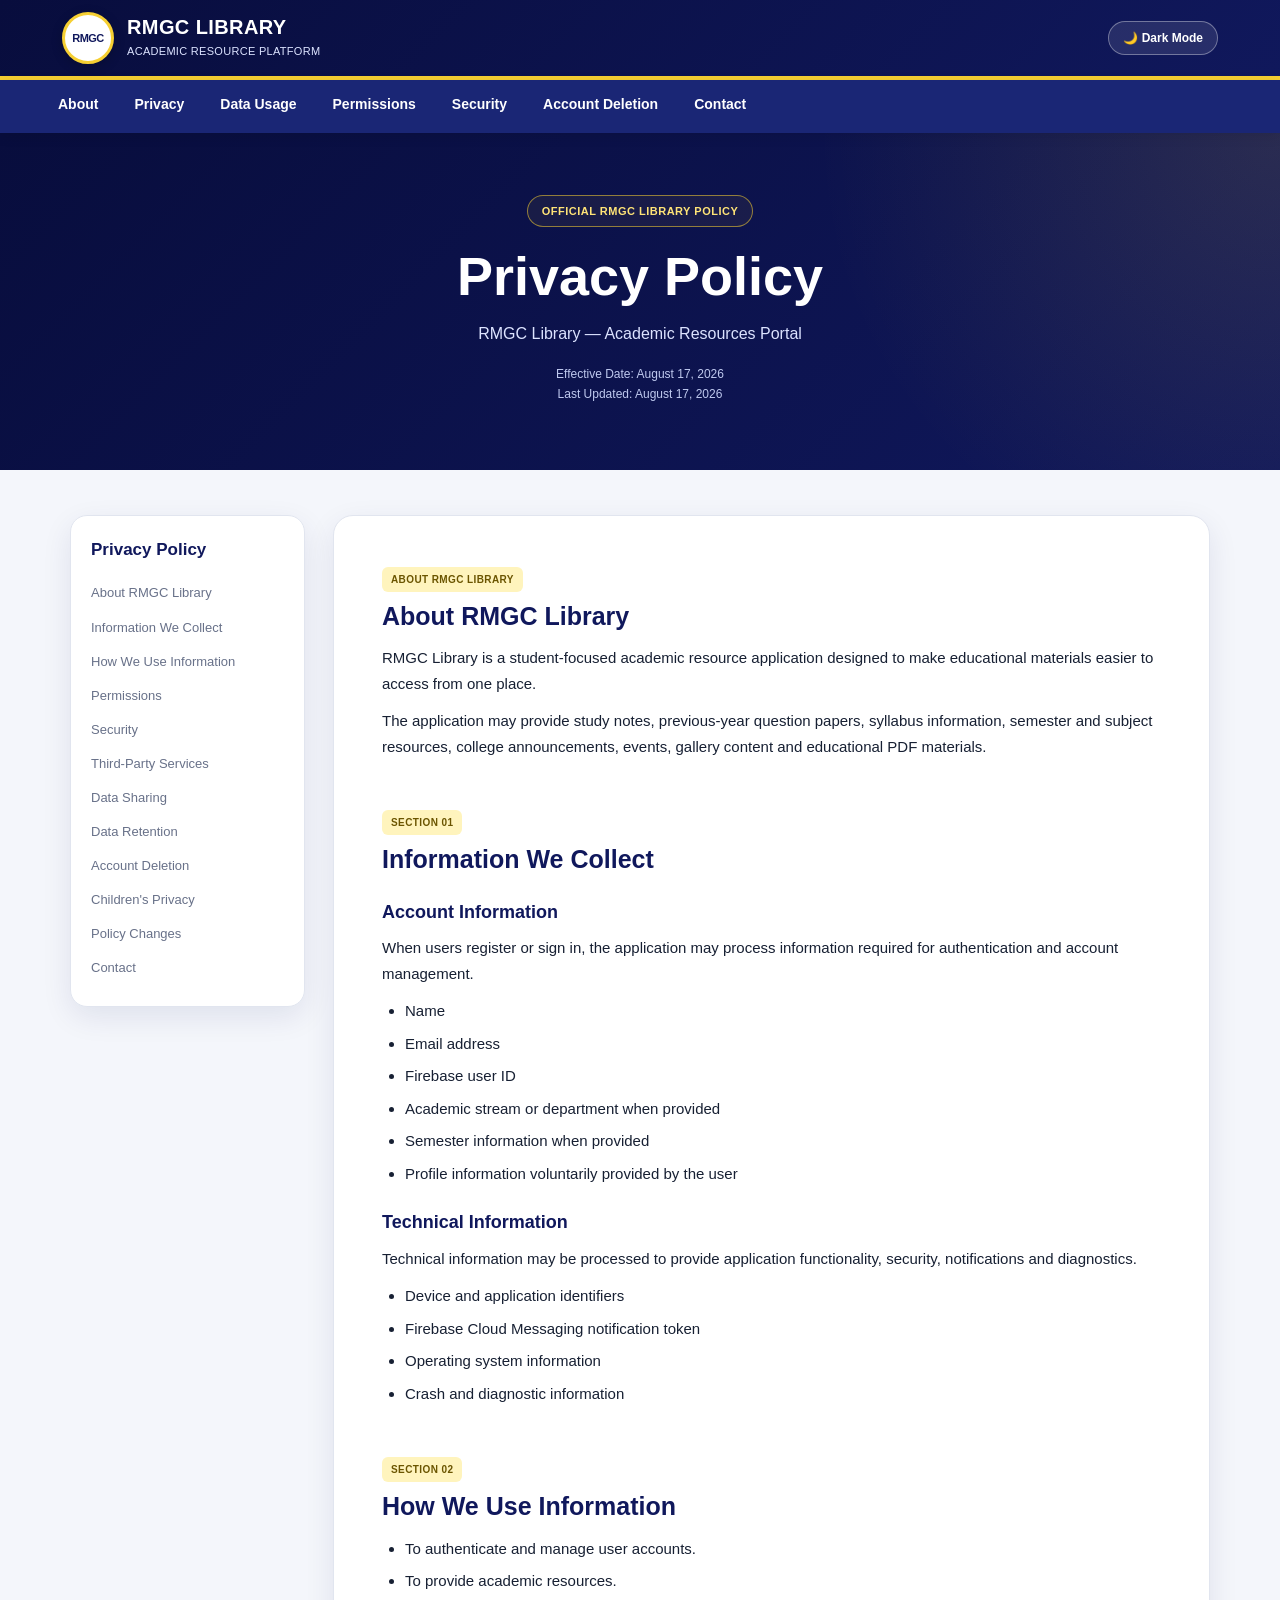
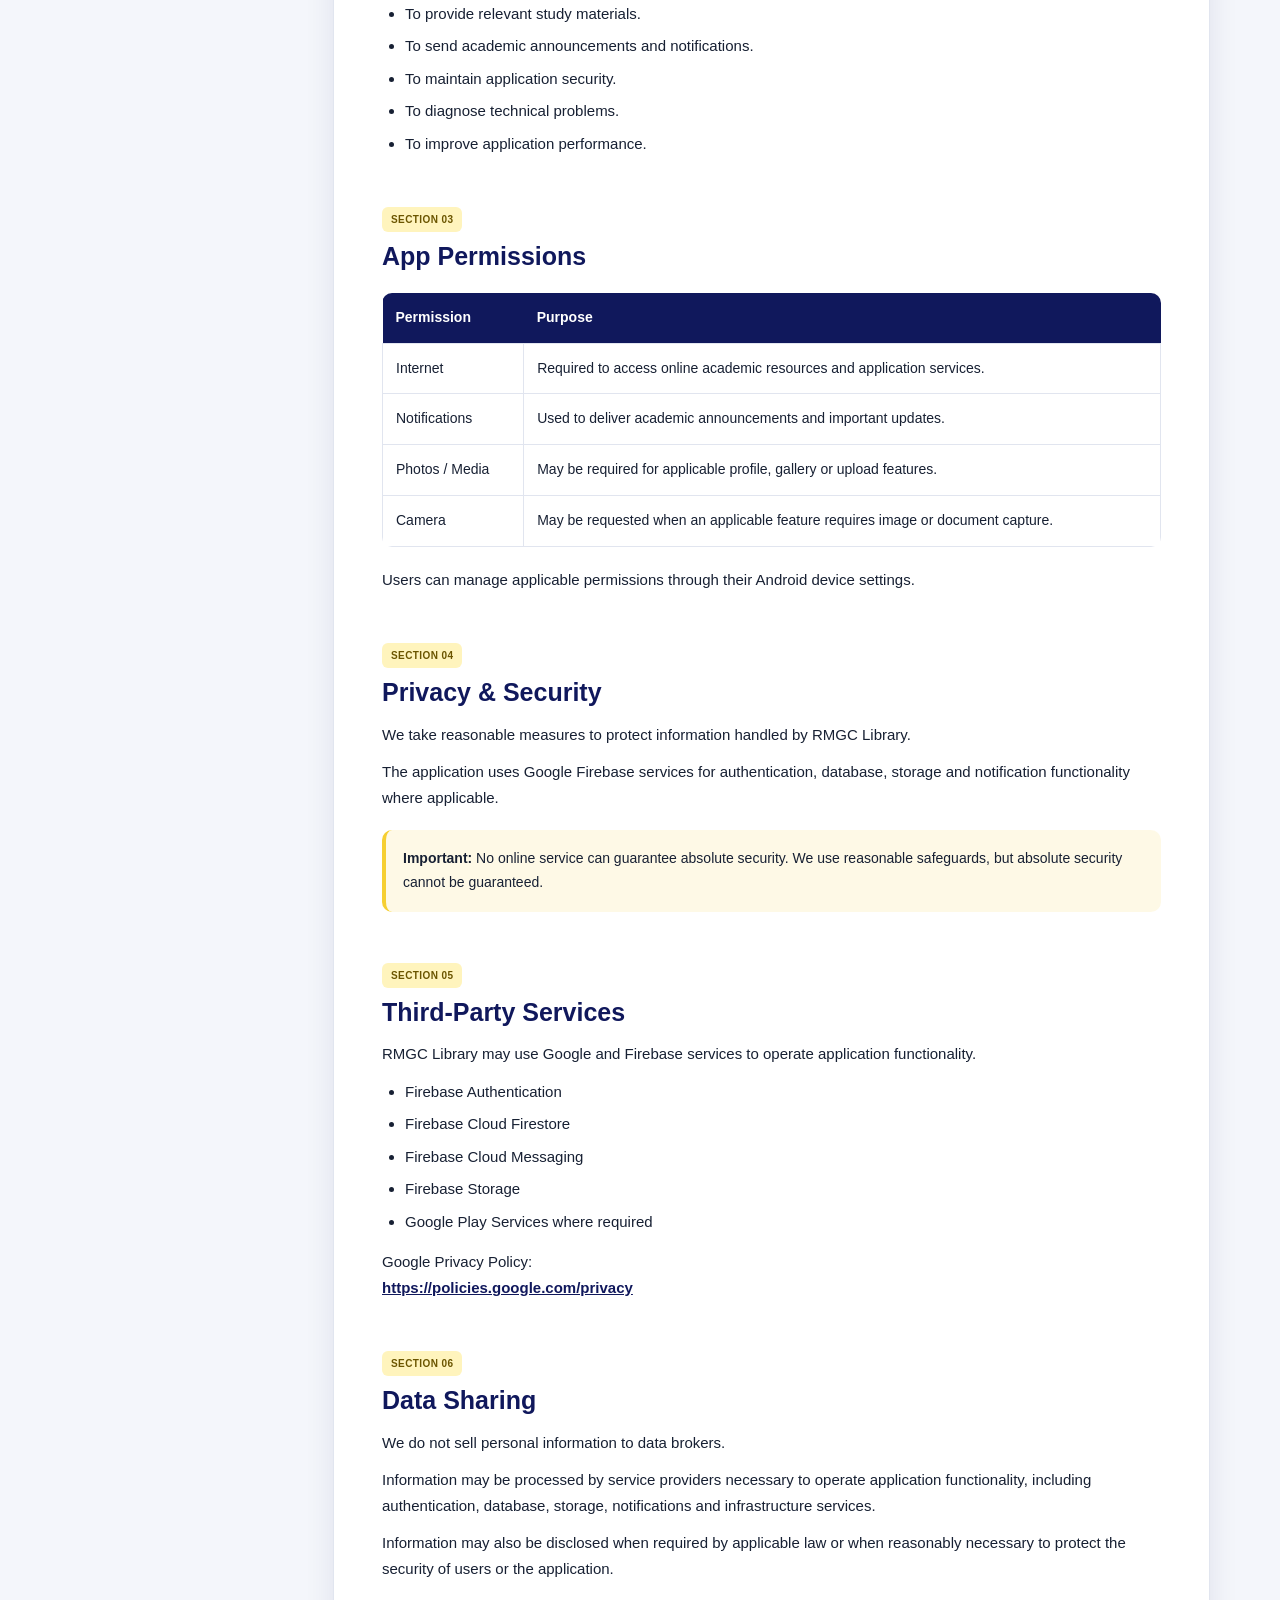
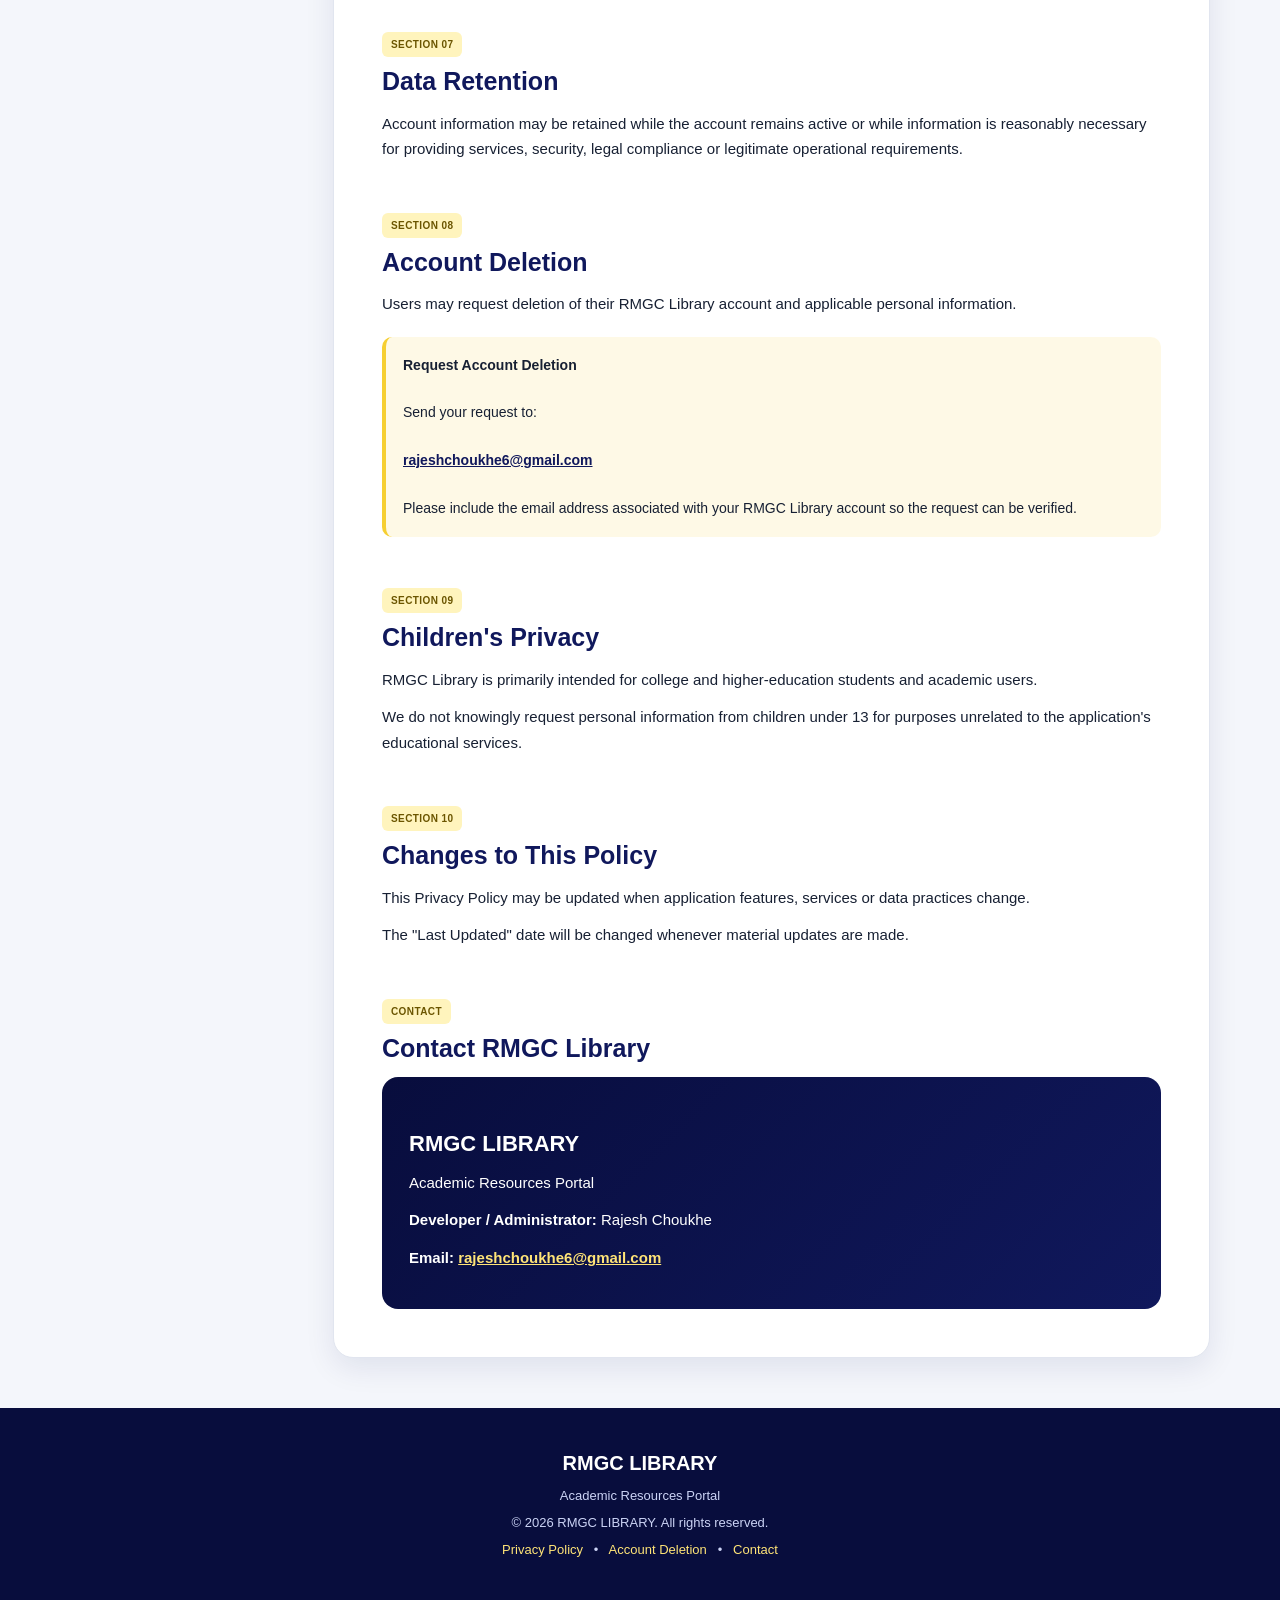
==== commit 038ab1c8: "index.html" ====
--- a/index.html
+++ b/index.html
@@ -4,738 +4,1416 @@
 
 <meta charset="UTF-8">
 
-<meta name="viewport"
-content="width=device-width, initial-scale=1.0">
+<meta name="viewport" content="width=device-width, initial-scale=1.0">
+
+<meta name="description"
+content="RMGC LIBRARY Privacy Policy, Account Deletion and Privacy Information.">
+
+<meta name="theme-color" content="#10185c">
 
 <title>Privacy Policy | RMGC LIBRARY</title>
 
-<meta name="description"
-content="Privacy Policy and Account Deletion information for RMGC LIBRARY Academic Resources Portal.">
-
 <style>
 
-/* =========================
-   RMGC LIBRARY WEBSITE
-   ========================= */
-
-*{
-    box-sizing:border-box;
-    margin:0;
-    padding:0;
-}
-
-:root{
-
-    --navy:#10185c;
-    --navy-dark:#080d3d;
-
-    --gold:#f6cf32;
-    --gold-light:#ffe477;
-
-    --background:#f4f6fb;
-    --card:#ffffff;
-
-    --text:#172033;
-    --muted:#687189;
-
-    --border:#e1e5ef;
+/* =========================================================
+   RMGC LIBRARY - COMPLETE RESPONSIVE DESIGN
+   ========================================================= */
+
+* {
+    box-sizing: border-box;
+    margin: 0;
+    padding: 0;
+}
+
+html {
+    scroll-behavior: smooth;
+}
+
+:root {
+
+    --navy: #10185c;
+    --navy-dark: #080d3d;
+    --navy-light: #1a2675;
+
+    --gold: #f6cf32;
+    --gold-light: #ffe477;
+
+    --background: #f4f6fb;
+    --card: #ffffff;
+
+    --text: #172033;
+    --muted: #687189;
+
+    --border: #e1e5ef;
+
+    --success-bg: #eefaf2;
+    --success-text: #176b39;
 
     --shadow:
-    0 12px 35px rgba(16,24,92,.10);
-}
-
-body{
+        0 10px 30px rgba(16, 24, 92, 0.09);
+}
+
+
+/* =========================================================
+   BODY
+   ========================================================= */
+
+body {
 
     font-family:
-    Arial,
-    Helvetica,
-    sans-serif;
-
-    background:var(--background);
-
-    color:var(--text);
-
-    line-height:1.7;
-}
-
-
-/* =========================
+        -apple-system,
+        BlinkMacSystemFont,
+        "Segoe UI",
+        Roboto,
+        Arial,
+        Helvetica,
+        sans-serif;
+
+    background: var(--background);
+
+    color: var(--text);
+
+    line-height: 1.7;
+
+    overflow-x: hidden;
+
+    transition:
+        background 0.25s ease,
+        color 0.25s ease;
+}
+
+
+/* =========================================================
    TOP HEADER
-   ========================= */
-
-.top-header{
-
-    background:var(--navy);
+   ========================================================= */
+
+.top-header {
+
+    background:
+        linear-gradient(
+            135deg,
+            var(--navy-dark),
+            var(--navy)
+        );
+
+    color: white;
 
     border-bottom:
-    5px solid var(--gold);
-
-    color:white;
-}
-
-.header-container{
-
-    max-width:1200px;
-
-    margin:auto;
+        4px solid var(--gold);
+}
+
+
+.header-container {
+
+    width: 100%;
+
+    max-width: 1200px;
+
+    margin: 0 auto;
+
+    min-height: 76px;
 
     padding:
-    16px 22px;
-
-    display:flex;
-
-    align-items:center;
-
-    justify-content:space-between;
-
-    gap:20px;
-}
-
-.logo-area{
-
-    display:flex;
-
-    align-items:center;
-
-    gap:14px;
-}
-
-.logo{
-
-    width:52px;
-
-    height:52px;
-
-    border-radius:50%;
-
-    background:white;
+        12px 22px;
+
+    display: flex;
+
+    align-items: center;
+
+    justify-content: space-between;
+
+    gap: 15px;
+}
+
+
+/* =========================================================
+   BRAND
+   ========================================================= */
+
+.logo-area {
+
+    display: flex;
+
+    align-items: center;
+
+    gap: 13px;
+
+    min-width: 0;
+}
+
+
+.logo {
+
+    width: 52px;
+
+    height: 52px;
+
+    min-width: 52px;
+
+    border-radius: 50%;
+
+    background: white;
+
+    border: 3px solid var(--gold);
+
+    color: var(--navy);
+
+    display: flex;
+
+    align-items: center;
+
+    justify-content: center;
+
+    font-size: 11px;
+
+    font-weight: 900;
+
+    letter-spacing: -0.5px;
+
+    box-shadow:
+        0 3px 12px rgba(0,0,0,.2);
+}
+
+
+.brand-name {
+
+    font-size: 20px;
+
+    font-weight: 800;
+
+    letter-spacing: .4px;
+
+    line-height: 1.2;
+}
+
+
+.brand-subtitle {
+
+    font-size: 11px;
+
+    color: #dce3ff;
+
+    margin-top: 3px;
+
+    letter-spacing: .3px;
+}
+
+
+/* =========================================================
+   THEME BUTTON
+   ========================================================= */
+
+.theme-btn {
+
+    flex-shrink: 0;
+
+    border: 1px solid
+        rgba(255,255,255,.35);
+
+    background:
+        rgba(255,255,255,.10);
+
+    color: white;
+
+    padding:
+        9px 14px;
+
+    border-radius: 30px;
+
+    cursor: pointer;
+
+    font-size: 12px;
+
+    font-weight: 700;
+
+    transition:
+        background .2s ease,
+        transform .2s ease;
+}
+
+
+.theme-btn:hover {
+
+    background:
+        rgba(255,255,255,.18);
+
+    transform: translateY(-1px);
+}
+
+
+.theme-btn:active {
+
+    transform: scale(.97);
+}
+
+
+/* =========================================================
+   NAVIGATION
+   ========================================================= */
+
+.navigation {
+
+    background: var(--navy-light);
+
+    box-shadow:
+        0 3px 12px rgba(0,0,0,.10);
+
+    position: sticky;
+
+    top: 0;
+
+    z-index: 1000;
+}
+
+
+.nav-container {
+
+    width: 100%;
+
+    max-width: 1200px;
+
+    margin: auto;
+
+    display: flex;
+
+    align-items: center;
+
+    overflow-x: auto;
+
+    scrollbar-width: none;
+
+    -webkit-overflow-scrolling: touch;
+}
+
+
+.nav-container::-webkit-scrollbar {
+
+    display: none;
+}
+
+
+.navigation a {
+
+    flex: 0 0 auto;
+
+    color: white;
+
+    text-decoration: none;
+
+    padding:
+        13px 18px;
+
+    font-size: 14px;
+
+    font-weight: 600;
+
+    white-space: nowrap;
+
+    border-bottom:
+        3px solid transparent;
+
+    transition:
+        background .2s ease,
+        border-color .2s ease;
+}
+
+
+.navigation a:hover {
+
+    background:
+        rgba(255,255,255,.08);
+
+    border-bottom-color:
+        var(--gold);
+}
+
+
+/* =========================================================
+   HERO
+   ========================================================= */
+
+.hero {
+
+    background:
+
+        radial-gradient(
+            circle at top right,
+            rgba(246,207,50,.12),
+            transparent 35%
+        ),
+
+        linear-gradient(
+            135deg,
+            var(--navy-dark),
+            var(--navy)
+        );
+
+    color: white;
+
+    text-align: center;
+
+    padding:
+        62px 20px 65px;
+}
+
+
+.hero-badge {
+
+    display: inline-block;
+
+    color: var(--gold-light);
 
     border:
-    3px solid var(--gold);
-
-    color:var(--navy);
-
-    display:flex;
-
-    align-items:center;
-
-    justify-content:center;
-
-    font-weight:900;
-
-    font-size:13px;
-}
-
-.brand-name{
-
-    font-size:20px;
-
-    font-weight:800;
-
-    letter-spacing:.5px;
-}
-
-.brand-subtitle{
-
-    font-size:11px;
-
-    opacity:.8;
-
-    margin-top:2px;
-}
-
-
-/* =========================
-   DARK MODE BUTTON
-   ========================= */
-
-.theme-btn{
+        1px solid
+        rgba(246,207,50,.55);
 
     background:
-    rgba(255,255,255,.1);
+        rgba(246,207,50,.06);
+
+    padding:
+        6px 14px;
+
+    border-radius: 30px;
+
+    font-size: 11px;
+
+    font-weight: 800;
+
+    letter-spacing: .5px;
+
+    margin-bottom: 18px;
+}
+
+
+.hero h1 {
+
+    font-size:
+        clamp(34px, 6vw, 54px);
+
+    line-height: 1.15;
+
+    margin-bottom: 12px;
+}
+
+
+.hero p {
+
+    max-width: 760px;
+
+    margin: auto;
+
+    color: #dce3ff;
+
+    font-size: 16px;
+}
+
+
+.hero-date {
+
+    margin-top: 17px;
+
+    font-size: 12px;
+
+    color: #bfc9ef;
+
+    line-height: 1.7;
+}
+
+
+/* =========================================================
+   MAIN CONTENT
+   ========================================================= */
+
+.container {
+
+    width: 100%;
+
+    max-width: 1180px;
+
+    margin:
+        45px auto;
+
+    padding:
+        0 20px;
+}
+
+
+.grid {
+
+    display: grid;
+
+    grid-template-columns:
+        235px minmax(0, 1fr);
+
+    gap: 28px;
+
+    align-items: start;
+}
+
+
+/* =========================================================
+   SIDEBAR
+   ========================================================= */
+
+.sidebar {
+
+    position: sticky;
+
+    top: 75px;
+
+    align-self: start;
+}
+
+
+.side-card {
+
+    background: var(--card);
 
     border:
-    1px solid rgba(255,255,255,.35);
-
-    color:white;
+        1px solid var(--border);
+
+    border-radius: 17px;
+
+    padding: 20px;
+
+    box-shadow: var(--shadow);
+}
+
+
+.side-title {
+
+    color: var(--navy);
+
+    font-size: 17px;
+
+    font-weight: 800;
+
+    margin-bottom: 12px;
+}
+
+
+.side-card a {
+
+    display: block;
+
+    color: var(--muted);
+
+    text-decoration: none;
+
+    font-size: 13px;
+
+    padding: 6px 0;
+
+    transition: color .2s ease;
+}
+
+
+.side-card a:hover {
+
+    color: var(--navy);
+}
+
+
+/* =========================================================
+   POLICY CARD
+   ========================================================= */
+
+.policy-card {
+
+    min-width: 0;
+
+    background: var(--card);
+
+    border:
+        1px solid var(--border);
+
+    border-radius: 20px;
 
     padding:
-    9px 16px;
-
-    border-radius:30px;
-
-    cursor:pointer;
-
-    font-weight:bold;
-
-    font-size:13px;
-}
-
-.theme-btn:hover{
+        clamp(25px, 5vw, 48px);
+
+    box-shadow: var(--shadow);
+}
+
+
+/* =========================================================
+   SECTIONS
+   ========================================================= */
+
+.section {
+
+    margin-bottom: 48px;
+
+    scroll-margin-top: 75px;
+}
+
+
+.section:last-child {
+
+    margin-bottom: 0;
+}
+
+
+.section-label {
+
+    display: inline-block;
 
     background:
-    rgba(255,255,255,.2);
-}
-
-
-/* =========================
-   NAVIGATION
-   ========================= */
-
-.navigation{
+        #fff4bd;
+
+    color:
+        #6b5500;
+
+    padding:
+        4px 9px;
+
+    border-radius: 6px;
+
+    font-size: 10px;
+
+    font-weight: 800;
+
+    letter-spacing: .4px;
+
+    margin-bottom: 8px;
+}
+
+
+.section h2 {
+
+    color: var(--navy);
+
+    font-size: 25px;
+
+    line-height: 1.3;
+
+    margin-bottom: 13px;
+}
+
+
+.section h3 {
+
+    color: var(--navy);
+
+    font-size: 18px;
+
+    margin:
+        21px 0 8px;
+}
+
+
+.section p {
+
+    margin-bottom: 12px;
+
+    font-size: 15px;
+}
+
+
+.section ul {
+
+    padding-left: 23px;
+
+    margin:
+        10px 0 15px;
+}
+
+
+.section li {
+
+    margin-bottom: 7px;
+
+    font-size: 15px;
+}
+
+
+.section a {
+
+    color: var(--navy);
+
+    font-weight: 600;
+}
+
+
+/* =========================================================
+   INFO BOX
+   ========================================================= */
+
+.info-box {
 
     background:
-    #171f70;
-}
-
-.nav-container{
-
-    max-width:1200px;
-
-    margin:auto;
-
-    display:flex;
+        rgba(246,207,50,.12);
+
+    border-left:
+        4px solid var(--gold);
+
+    padding: 17px;
+
+    border-radius: 10px;
+
+    margin:
+        20px 0;
+
+    font-size: 14px;
+}
+
+
+/* =========================================================
+   TABLE
+   ========================================================= */
+
+.table-wrapper {
+
+    width: 100%;
+
+    overflow-x: auto;
+
+    -webkit-overflow-scrolling: touch;
+
+    border-radius: 10px;
+
+    margin:
+        20px 0;
+}
+
+
+table {
+
+    width: 100%;
+
+    min-width: 580px;
+
+    border-collapse: collapse;
+
+    font-size: 14px;
+}
+
+
+th {
+
+    background: var(--navy);
+
+    color: white;
+
+    text-align: left;
+
+    padding: 13px;
+}
+
+
+td {
+
+    border:
+        1px solid var(--border);
+
+    padding: 13px;
+
+    vertical-align: top;
+}
+
+
+/* =========================================================
+   CONTACT
+   ========================================================= */
+
+.contact-box {
+
+    background:
+
+        linear-gradient(
+            135deg,
+            var(--navy-dark),
+            var(--navy)
+        );
+
+    color: white;
+
+    padding: 27px;
+
+    border-radius: 16px;
+}
+
+
+.contact-box h3 {
+
+    color: white;
+
+    font-size: 22px;
+
+    margin-bottom: 7px;
+}
+
+
+.contact-box a {
+
+    color: var(--gold-light);
+}
+
+
+/* =========================================================
+   FOOTER
+   ========================================================= */
+
+footer {
+
+    background: var(--navy-dark);
+
+    color: #cbd3f5;
+
+    text-align: center;
 
     padding:
-    0 22px;
-
-    overflow-x:auto;
-}
-
-.navigation a{
-
-    color:white;
-
-    text-decoration:none;
-
-    padding:
-    13px 18px;
-
-    font-size:14px;
-
-    white-space:nowrap;
-
-    border-bottom:
-    3px solid transparent;
-}
-
-.navigation a:hover{
+        38px 20px;
+
+    margin-top: 50px;
+}
+
+
+.footer-title {
+
+    color: white;
+
+    font-size: 20px;
+
+    font-weight: 800;
+
+    margin-bottom: 5px;
+}
+
+
+footer p {
+
+    font-size: 13px;
+
+    margin: 5px 0;
+
+    line-height: 1.7;
+}
+
+
+footer a {
+
+    color: var(--gold-light);
+
+    text-decoration: none;
+}
+
+
+/* =========================================================
+   DARK MODE
+   ========================================================= */
+
+body.dark {
+
+    --background: #080d19;
+
+    --card: #111a2d;
+
+    --text: #edf2ff;
+
+    --muted: #aab5ce;
+
+    --border: #293550;
+
+    --shadow:
+        0 15px 40px rgba(0,0,0,.35);
+}
+
+
+body.dark .side-title,
+body.dark .section h2,
+body.dark .section h3 {
+
+    color: var(--gold-light);
+}
+
+
+body.dark .side-card a {
+
+    color: #aab5ce;
+}
+
+
+body.dark .side-card a:hover {
+
+    color: var(--gold-light);
+}
+
+
+body.dark .section a {
+
+    color: var(--gold-light);
+}
+
+
+body.dark .section-label {
 
     background:
-    rgba(255,255,255,.08);
-
-    border-bottom-color:
-    var(--gold);
-}
-
-
-/* =========================
-   HERO
-   ========================= */
-
-.hero{
-
-    background:
-
-    linear-gradient(
-        135deg,
-        var(--navy-dark),
-        var(--navy)
-    );
-
-    color:white;
-
-    text-align:center;
-
-    padding:
-    65px 20px;
-}
-
-.hero-badge{
-
-    display:inline-block;
-
-    padding:
-    7px 16px;
-
-    border:
-    1px solid
-    rgba(246,207,50,.6);
-
-    border-radius:30px;
-
-    color:var(--gold-light);
-
-    font-size:12px;
-
-    font-weight:bold;
-
-    margin-bottom:18px;
-}
-
-.hero h1{
-
-    font-size:
-    clamp(34px,5vw,54px);
-
-    line-height:1.15;
-
-    margin-bottom:15px;
-}
-
-.hero p{
-
-    max-width:750px;
-
-    margin:auto;
-
-    color:#dce3ff;
-
-    font-size:16px;
-}
-
-.hero-date{
-
-    margin-top:18px;
-
-    font-size:13px;
-
-    opacity:.8;
-}
-
-
-/* =========================
-   MAIN
-   ========================= */
-
-.container{
-
-    max-width:1150px;
-
-    margin:
-    45px auto;
-
-    padding:
-    0 20px;
-}
-
-.grid{
-
-    display:grid;
-
-    grid-template-columns:
-    250px 1fr;
-
-    gap:28px;
-}
-
-
-/* =========================
-   SIDE MENU
-   ========================= */
-
-.sidebar{
-
-    position:sticky;
-
-    top:20px;
-
-    align-self:start;
-}
-
-.side-card{
-
-    background:var(--card);
-
-    border:
-    1px solid var(--border);
-
-    border-radius:18px;
-
-    padding:20px;
-
-    box-shadow:var(--shadow);
-}
-
-.side-title{
-
-    font-size:17px;
-
-    font-weight:800;
-
-    color:var(--navy);
-
-    margin-bottom:12px;
-}
-
-.side-card a{
-
-    display:block;
-
-    text-decoration:none;
-
-    color:var(--muted);
-
-    font-size:13px;
-
-    padding:
-    7px 0;
-}
-
-.side-card a:hover{
-
-    color:var(--navy);
-}
-
-
-/* =========================
-   POLICY CARD
-   ========================= */
-
-.policy-card{
-
-    background:var(--card);
-
-    border:
-    1px solid var(--border);
-
-    border-radius:20px;
-
-    padding:
-    clamp(25px,5vw,48px);
-
-    box-shadow:var(--shadow);
-}
-
-.section{
-
-    margin-bottom:48px;
-
-    scroll-margin-top:25px;
-}
-
-.section:last-child{
-
-    margin-bottom:0;
-}
-
-.section-label{
-
-    display:inline-block;
-
-    background:
-    #fff3b5;
+        rgba(246,207,50,.14);
 
     color:
-    #6d5600;
-
-    padding:
-    4px 10px;
-
-    border-radius:7px;
-
-    font-size:11px;
-
-    font-weight:800;
-
-    margin-bottom:8px;
-}
-
-.section h2{
-
-    color:var(--navy);
-
-    font-size:25px;
-
-    line-height:1.3;
-
-    margin-bottom:14px;
-}
-
-.section h3{
-
-    color:var(--navy);
-
-    font-size:18px;
-
-    margin:
-    20px 0 8px;
-}
-
-.section p{
-
-    margin-bottom:12px;
-}
-
-.section ul{
-
-    padding-left:23px;
-
-    margin:
-    10px 0 15px;
-}
-
-.section li{
-
-    margin-bottom:7px;
-}
-
-
-/* =========================
-   INFO BOX
-   ========================= */
-
-.info-box{
-
-    background:
-    rgba(246,207,50,.12);
-
-    border-left:
-    4px solid var(--gold);
-
-    padding:18px;
-
-    border-radius:10px;
-
-    margin:
-    20px 0;
-}
-
-
-/* =========================
-   TABLE
-   ========================= */
-
-.table-wrapper{
-
-    overflow-x:auto;
-
-    margin:
-    20px 0;
-}
-
-table{
-
-    width:100%;
-
-    border-collapse:collapse;
-
-    min-width:600px;
-}
-
-th{
-
-    background:var(--navy);
-
-    color:white;
-
-    padding:13px;
-
-    text-align:left;
-}
-
-td{
-
-    border:
-    1px solid var(--border);
-
-    padding:13px;
-
-    vertical-align:top;
-}
-
-
-/* =========================
-   CONTACT
-   ========================= */
-
-.contact-box{
-
-    background:
-
-    linear-gradient(
-        135deg,
-        var(--navy-dark),
-        var(--navy)
-    );
-
-    color:white;
-
-    border-radius:16px;
-
-    padding:27px;
-}
-
-.contact-box h3{
-
-    color:white;
-
-    font-size:22px;
-
-    margin-bottom:8px;
-}
-
-.contact-box a{
-
-    color:var(--gold-light);
-
-    font-weight:bold;
-}
-
-
-/* =========================
-   FOOTER
-   ========================= */
-
-footer{
-
-    background:var(--navy-dark);
-
-    color:#cbd3f5;
-
-    text-align:center;
-
-    padding:
-    38px 20px;
-
-    margin-top:50px;
-}
-
-.footer-title{
-
-    color:white;
-
-    font-size:20px;
-
-    font-weight:800;
-
-    margin-bottom:5px;
-}
-
-footer p{
-
-    font-size:13px;
-
-    margin:4px 0;
-}
-
-footer a{
-
-    color:var(--gold-light);
-
-    text-decoration:none;
-}
-
-
-/* =========================
-   DARK MODE
-   ========================= */
-
-body.dark{
-
-    --background:#090e1d;
-
-    --card:#121a2d;
-
-    --text:#edf1ff;
-
-    --muted:#aab4ce;
-
-    --border:#28334e;
-
-    --shadow:
-    0 15px 40px rgba(0,0,0,.35);
-}
-
-body.dark .section h2,
-body.dark .section h3{
-
-    color:var(--gold-light);
-}
-
-body.dark .side-title{
-
-    color:var(--gold-light);
-}
-
-body.dark .side-card a:hover{
-
-    color:var(--gold-light);
-}
-
-
-/* =========================
+        var(--gold-light);
+}
+
+
+/* =========================================================
+   TABLET
+   ========================================================= */
+
+@media (max-width: 900px) {
+
+    .header-container {
+
+        padding:
+            12px 16px;
+    }
+
+
+    .grid {
+
+        grid-template-columns:
+            195px minmax(0, 1fr);
+
+        gap: 18px;
+    }
+
+
+    .navigation a {
+
+        padding:
+            12px 14px;
+
+        font-size: 13px;
+    }
+
+
+    .policy-card {
+
+        padding: 28px;
+    }
+}
+
+
+/* =========================================================
    MOBILE
-   ========================= */
-
-@media(max-width:850px){
-
-    .header-container{
+   ========================================================= */
+
+@media (max-width: 700px) {
+
+    body {
+
+        font-size: 14px;
+
+        overflow-x: hidden;
+    }
+
+
+    /* HEADER */
+
+    .header-container {
+
+        min-height: 65px;
 
         padding:
-        13px 15px;
-    }
-
-    .brand-name{
-
-        font-size:17px;
-    }
-
-    .brand-subtitle{
-
-        display:none;
-    }
-
-    .logo{
-
-        width:45px;
-
-        height:45px;
-    }
-
-    .grid{
-
-        grid-template-columns:1fr;
-    }
-
-    .sidebar{
-
-        display:none;
-    }
-
-    .hero{
+            10px 12px;
+
+        gap: 8px;
+    }
+
+
+    .logo-area {
+
+        gap: 9px;
+
+        min-width: 0;
+    }
+
+
+    .logo {
+
+        width: 42px;
+
+        height: 42px;
+
+        min-width: 42px;
+
+        border-width: 2px;
+
+        font-size: 9px;
+    }
+
+
+    .brand-name {
+
+        font-size: 16px;
+
+        white-space: nowrap;
+    }
+
+
+    .brand-subtitle {
+
+        font-size: 8px;
+
+        white-space: nowrap;
+    }
+
+
+    .theme-btn {
 
         padding:
-        48px 18px;
-    }
-
-    .hero h1{
-
-        font-size:36px;
-    }
-
-    .container{
+            8px 10px;
+
+        font-size: 10px;
+
+        white-space: nowrap;
+    }
+
+
+    /* NAVIGATION */
+
+    .navigation {
+
+        position: sticky;
+
+        top: 0;
+
+        z-index: 1000;
+    }
+
+
+    .nav-container {
+
+        width: 100%;
+
+        padding:
+            0 5px;
+
+        overflow-x: auto;
+
+        overflow-y: hidden;
+
+        scrollbar-width: none;
+
+        -webkit-overflow-scrolling: touch;
+    }
+
+
+    .nav-container::-webkit-scrollbar {
+
+        display: none;
+    }
+
+
+    .navigation a {
+
+        flex-shrink: 0;
+
+        padding:
+            10px 12px;
+
+        font-size: 11px;
+
+        border-bottom-width: 2px;
+    }
+
+
+    /* HERO */
+
+    .hero {
+
+        padding:
+            40px 17px 43px;
+    }
+
+
+    .hero-badge {
+
+        font-size: 9px;
+
+        padding:
+            5px 10px;
+
+        margin-bottom: 13px;
+    }
+
+
+    .hero h1 {
+
+        font-size: 32px;
+
+        line-height: 1.15;
+
+        margin-bottom: 10px;
+    }
+
+
+    .hero p {
+
+        font-size: 13px;
+
+        line-height: 1.6;
+    }
+
+
+    .hero-date {
+
+        font-size: 10px;
+
+        margin-top: 12px;
+    }
+
+
+    /* MAIN */
+
+    .container {
+
+        width: 100%;
+
+        max-width: 100%;
 
         margin:
-        25px auto;
+            0 auto;
 
         padding:
-        0 13px;
-    }
-
-    .policy-card{
-
-        border-radius:15px;
-
-        padding:25px 20px;
-    }
-
-    .navigation a{
+            15px 10px;
+    }
+
+
+    .grid {
+
+        display: block;
+    }
+
+
+    /* HIDE SIDEBAR ON MOBILE */
+
+    .sidebar {
+
+        display: none;
+    }
+
+
+    /* POLICY */
+
+    .policy-card {
+
+        width: 100%;
 
         padding:
-        12px 14px;
-
-        font-size:13px;
+            22px 17px;
+
+        border-radius: 15px;
+
+        box-shadow:
+            0 6px 22px
+            rgba(16,24,92,.08);
+    }
+
+
+    /* SECTIONS */
+
+    .section {
+
+        margin-bottom: 38px;
+
+        scroll-margin-top: 60px;
+    }
+
+
+    .section-label {
+
+        font-size: 9px;
+
+        padding:
+            4px 8px;
+
+        margin-bottom: 7px;
+    }
+
+
+    .section h2 {
+
+        font-size: 21px;
+
+        line-height: 1.3;
+
+        margin-bottom: 11px;
+    }
+
+
+    .section h3 {
+
+        font-size: 17px;
+
+        margin:
+            18px 0 7px;
+    }
+
+
+    .section p {
+
+        font-size: 14px;
+
+        line-height: 1.72;
+
+        margin-bottom: 10px;
+    }
+
+
+    .section ul {
+
+        padding-left: 20px;
+
+        margin:
+            8px 0 13px;
+    }
+
+
+    .section li {
+
+        font-size: 14px;
+
+        line-height: 1.65;
+
+        margin-bottom: 6px;
+    }
+
+
+    /* INFO BOX */
+
+    .info-box {
+
+        padding: 14px;
+
+        margin:
+            16px 0;
+
+        border-radius: 9px;
+
+        font-size: 13px;
+
+        line-height: 1.65;
+
+        overflow-wrap: anywhere;
+    }
+
+
+    /* TABLE */
+
+    .table-wrapper {
+
+        width: 100%;
+
+        overflow-x: auto;
+
+        border-radius: 9px;
+
+        margin:
+            15px 0;
+    }
+
+
+    table {
+
+        min-width: 530px;
+
+        font-size: 12px;
+    }
+
+
+    th,
+    td {
+
+        padding: 10px;
+    }
+
+
+    /* CONTACT */
+
+    .contact-box {
+
+        padding: 20px;
+
+        border-radius: 13px;
+    }
+
+
+    .contact-box h3 {
+
+        font-size: 19px;
+    }
+
+
+    .contact-box p {
+
+        font-size: 13px;
+    }
+
+
+    /* FOOTER */
+
+    footer {
+
+        margin-top: 25px;
+
+        padding:
+            30px 14px;
+    }
+
+
+    .footer-title {
+
+        font-size: 18px;
+    }
+
+
+    footer p {
+
+        font-size: 11px;
+
+        line-height: 1.7;
+    }
+
+
+    footer a {
+
+        font-size: 12px;
+    }
+}
+
+
+/* =========================================================
+   SMALL PHONES
+   ========================================================= */
+
+@media (max-width: 380px) {
+
+    .header-container {
+
+        padding:
+            9px 9px;
+    }
+
+
+    .logo {
+
+        width: 37px;
+
+        height: 37px;
+
+        min-width: 37px;
+
+        font-size: 8px;
+    }
+
+
+    .brand-name {
+
+        font-size: 14px;
+    }
+
+
+    .brand-subtitle {
+
+        font-size: 7px;
+    }
+
+
+    .theme-btn {
+
+        padding:
+            7px 8px;
+
+        font-size: 9px;
+    }
+
+
+    .hero {
+
+        padding:
+            33px 13px 36px;
+    }
+
+
+    .hero h1 {
+
+        font-size: 28px;
+    }
+
+
+    .hero p {
+
+        font-size: 12px;
+    }
+
+
+    .container {
+
+        padding:
+            12px 8px;
+    }
+
+
+    .policy-card {
+
+        padding:
+            19px 14px;
+
+        border-radius: 13px;
+    }
+
+
+    .section h2 {
+
+        font-size: 19px;
+    }
+
+
+    .section h3 {
+
+        font-size: 16px;
+    }
+
+
+    .section p,
+    .section li {
+
+        font-size: 13px;
+    }
+}
+
+
+/* =========================================================
+   EXTRA SMALL DEVICES
+   ========================================================= */
+
+@media (max-width: 330px) {
+
+    .brand-subtitle {
+
+        display: none;
+    }
+
+
+    .brand-name {
+
+        font-size: 13px;
+    }
+
+
+    .theme-btn {
+
+        padding:
+            6px 7px;
+
+        font-size: 8px;
+    }
+
+
+    .hero h1 {
+
+        font-size: 26px;
     }
 }
 
@@ -747,860 +1425,890 @@
 <body>
 
 
-<!-- HEADER -->
+<!-- =====================================================
+     HEADER
+     ===================================================== -->
 
 <header class="top-header">
 
-<div class="header-container">
-
-<div class="logo-area">
-
-<div class="logo">
-RMGC
-</div>
-
-<div>
-
-<div class="brand-name">
-RMGC LIBRARY
-</div>
-
-<div class="brand-subtitle">
-ACADEMIC RESOURCE PLATFORM
-</div>
-
-</div>
-
-</div>
-
-
-<button
-class="theme-btn"
-onclick="toggleTheme()"
-id="themeButton">
-
-🌙 Dark Mode
-
-</button>
-
-</div>
+    <div class="header-container">
+
+        <div class="logo-area">
+
+            <div class="logo">
+                RMGC
+            </div>
+
+            <div>
+
+                <div class="brand-name">
+                    RMGC LIBRARY
+                </div>
+
+                <div class="brand-subtitle">
+                    ACADEMIC RESOURCE PLATFORM
+                </div>
+
+            </div>
+
+        </div>
+
+
+        <button
+            class="theme-btn"
+            id="themeButton"
+            onclick="toggleTheme()">
+
+            🌙 Dark Mode
+
+        </button>
+
+    </div>
 
 </header>
 
 
 
-<!-- NAVIGATION -->
+<!-- =====================================================
+     NAVIGATION
+     ===================================================== -->
 
 <nav class="navigation">
 
-<div class="nav-container">
-
-<a href="#about">
-About
-</a>
-
-<a href="#privacy">
-Privacy Policy
-</a>
-
-<a href="#security">
-Security
-</a>
-
-<a href="#deletion">
-Account Deletion
-</a>
-
-<a href="#contact">
-Contact
-</a>
-
-</div>
+    <div class="nav-container">
+
+        <a href="#about">
+            About
+        </a>
+
+        <a href="#privacy">
+            Privacy
+        </a>
+
+        <a href="#usage">
+            Data Usage
+        </a>
+
+        <a href="#permissions">
+            Permissions
+        </a>
+
+        <a href="#security">
+            Security
+        </a>
+
+        <a href="#deletion">
+            Account Deletion
+        </a>
+
+        <a href="#contact">
+            Contact
+        </a>
+
+    </div>
 
 </nav>
 
 
 
-<!-- HERO -->
+<!-- =====================================================
+     HERO
+     ===================================================== -->
 
 <section class="hero">
 
-<div class="hero-badge">
-OFFICIAL RMGC LIBRARY POLICY
-</div>
-
-<h1>
-Privacy Policy
-</h1>
-
-<p>
-RMGC Library — Academic Resources Portal
-</p>
-
-<div class="hero-date">
-
-Effective Date: August 17, 2026
-
-<br>
-
-Last Updated: August 17, 2026
-
-</div>
+    <div class="hero-badge">
+        OFFICIAL RMGC LIBRARY POLICY
+    </div>
+
+    <h1>
+        Privacy Policy
+    </h1>
+
+    <p>
+        RMGC Library — Academic Resources Portal
+    </p>
+
+    <div class="hero-date">
+
+        Effective Date: August 17, 2026
+
+        <br>
+
+        Last Updated: August 17, 2026
+
+    </div>
 
 </section>
 
 
 
-<!-- MAIN -->
+<!-- =====================================================
+     MAIN CONTENT
+     ===================================================== -->
 
 <main class="container">
 
-<div class="grid">
-
-
-<!-- SIDEBAR -->
-
-<aside class="sidebar">
-
-<div class="side-card">
-
-<div class="side-title">
-Privacy Policy
-</div>
-
-<a href="#about">
-About RMGC Library
-</a>
-
-<a href="#privacy">
-Information We Collect
-</a>
-
-<a href="#usage">
-How We Use Information
-</a>
-
-<a href="#permissions">
-Permissions
-</a>
-
-<a href="#security">
-Security
-</a>
-
-<a href="#services">
-Third-Party Services
-</a>
-
-<a href="#sharing">
-Data Sharing
-</a>
-
-<a href="#retention">
-Data Retention
-</a>
-
-<a href="#deletion">
-Account Deletion
-</a>
-
-<a href="#children">
-Children's Privacy
-</a>
-
-<a href="#changes">
-Policy Changes
-</a>
-
-<a href="#contact">
-Contact
-</a>
-
-</div>
-
-</aside>
-
-
-
-<!-- CONTENT -->
-
-<section class="policy-card">
-
-
-<!-- ABOUT -->
-
-<section
-class="section"
-id="about">
-
-<span class="section-label">
-ABOUT RMGC LIBRARY
-</span>
-
-<h2>
-About RMGC Library
-</h2>
-
-<p>
-RMGC Library is a student-focused academic resource application
-designed to make educational materials easier to access from one
-place.
-</p>
-
-<p>
-The application may provide study notes, previous-year question
-papers, syllabus information, semester and subject resources,
-college announcements, events, gallery content and educational
-PDF materials.
-</p>
-
-</section>
-
-
-
-<!-- PRIVACY -->
-
-<section
-class="section"
-id="privacy">
-
-<span class="section-label">
-SECTION 01
-</span>
-
-<h2>
-Information We Collect
-</h2>
-
-<h3>
-Account Information
-</h3>
-
-<p>
-When users register or sign in, the application may process
-information required for authentication and account management.
-This may include:
-</p>
-
-<ul>
-
-<li>
-Name
-</li>
-
-<li>
-Email address
-</li>
-
-<li>
-Firebase user ID
-</li>
-
-<li>
-Academic stream or department when provided
-</li>
-
-<li>
-Semester information when provided
-</li>
-
-<li>
-Profile information voluntarily provided by the user
-</li>
-
-</ul>
-
-
-<h3>
-Technical Information
-</h3>
-
-<p>
-Technical information may be processed to provide application
-functionality, security, notifications and diagnostics.
-</p>
-
-<ul>
-
-<li>
-Device and application identifiers
-</li>
-
-<li>
-Firebase Cloud Messaging notification token
-</li>
-
-<li>
-Operating system information
-</li>
-
-<li>
-Crash and diagnostic information
-</li>
-
-</ul>
-
-</section>
-
-
-
-<!-- USAGE -->
-
-<section
-class="section"
-id="usage">
-
-<span class="section-label">
-SECTION 02
-</span>
-
-<h2>
-How We Use Information
-</h2>
-
-<ul>
-
-<li>
-To authenticate and manage user accounts.
-</li>
-
-<li>
-To provide academic resources.
-</li>
-
-<li>
-To provide relevant study materials.
-</li>
-
-<li>
-To send academic announcements and notifications.
-</li>
-
-<li>
-To maintain application security.
-</li>
-
-<li>
-To diagnose technical problems.
-</li>
-
-<li>
-To improve application performance.
-</li>
-
-</ul>
-
-</section>
-
-
-
-<!-- PERMISSIONS -->
-
-<section
-class="section"
-id="permissions">
-
-<span class="section-label">
-SECTION 03
-</span>
-
-<h2>
-App Permissions
-</h2>
-
-<div class="table-wrapper">
-
-<table>
-
-<tr>
-
-<th>
-Permission
-</th>
-
-<th>
-Purpose
-</th>
-
-</tr>
-
-<tr>
-
-<td>
-Internet
-</td>
-
-<td>
-Required to access online academic resources and application services.
-</td>
-
-</tr>
-
-<tr>
-
-<td>
-Notifications
-</td>
-
-<td>
-Used to deliver academic announcements and important updates.
-</td>
-
-</tr>
-
-<tr>
-
-<td>
-Photos / Media
-</td>
-
-<td>
-May be required for applicable profile, gallery or upload features.
-</td>
-
-</tr>
-
-<tr>
-
-<td>
-Camera
-</td>
-
-<td>
-May be requested when an applicable feature requires image or
-document capture.
-</td>
-
-</tr>
-
-</table>
-
-</div>
-
-<p>
-Users can manage applicable permissions through their Android
-device settings.
-</p>
-
-</section>
-
-
-
-<!-- SECURITY -->
-
-<section
-class="section"
-id="security">
-
-<span class="section-label">
-SECTION 04
-</span>
-
-<h2>
-Privacy & Security
-</h2>
-
-<p>
-We take reasonable measures to protect information handled by
-RMGC Library.
-</p>
-
-<p>
-The application uses Google Firebase services for authentication,
-database, storage and notification functionality where applicable.
-</p>
-
-<div class="info-box">
-
-<strong>
-Important:
-</strong>
-
-No online service can guarantee absolute security. We use
-reasonable safeguards, but absolute security cannot be guaranteed.
-
-</div>
-
-</section>
-
-
-
-<!-- SERVICES -->
-
-<section
-class="section"
-id="services">
-
-<span class="section-label">
-SECTION 05
-</span>
-
-<h2>
-Third-Party Services
-</h2>
-
-<p>
-RMGC Library may use Google and Firebase services to operate
-application functionality.
-</p>
-
-<ul>
-
-<li>
-Firebase Authentication
-</li>
-
-<li>
-Firebase Cloud Firestore
-</li>
-
-<li>
-Firebase Cloud Messaging
-</li>
-
-<li>
-Firebase Storage
-</li>
-
-<li>
-Google Play Services where required
-</li>
-
-</ul>
-
-<p>
-
-Google Privacy Policy:
-
-<a
-href="https://policies.google.com/privacy"
-target="_blank"
-rel="noopener">
-
-https://policies.google.com/privacy
-
-</a>
-
-</p>
-
-</section>
-
-
-
-<!-- SHARING -->
-
-<section
-class="section"
-id="sharing">
-
-<span class="section-label">
-SECTION 06
-</span>
-
-<h2>
-Data Sharing
-</h2>
-
-<p>
-We do not sell personal information to data brokers.
-</p>
-
-<p>
-Information may be processed by service providers necessary to
-operate application functionality, including authentication,
-database, storage, notifications and infrastructure services.
-</p>
-
-<p>
-Information may also be disclosed when required by applicable law
-or when reasonably necessary to protect the security of users or
-the application.
-</p>
-
-</section>
-
-
-
-<!-- RETENTION -->
-
-<section
-class="section"
-id="retention">
-
-<span class="section-label">
-SECTION 07
-</span>
-
-<h2>
-Data Retention
-</h2>
-
-<p>
-Account information may be retained while the account remains
-active or while information is reasonably necessary for providing
-services, security, legal compliance or legitimate operational
-requirements.
-</p>
-
-</section>
-
-
-
-<!-- DELETE -->
-
-<section
-class="section"
-id="deletion">
-
-<span class="section-label">
-SECTION 08
-</span>
-
-<h2>
-Account Deletion
-</h2>
-
-<p>
-Users may request deletion of their RMGC Library account and
-applicable personal information.
-</p>
-
-<div class="info-box">
-
-<strong>
-Request Account Deletion
-</strong>
-
-<br><br>
-
-Send your request to:
-
-<br>
-
-<a
-href="mailto:rajeshchoukhe6@gmail.com">
-
-rajeshchoukhe6@gmail.com
-
-</a>
-
-<br><br>
-
-Please include the email address associated with your RMGC Library
-account so the request can be verified.
-
-</div>
-
-</section>
-
-
-
-<!-- CHILDREN -->
-
-<section
-class="section"
-id="children">
-
-<span class="section-label">
-SECTION 09
-</span>
-
-<h2>
-Children's Privacy
-</h2>
-
-<p>
-RMGC Library is primarily intended for college and higher-education
-students and academic users.
-</p>
-
-<p>
-We do not knowingly request personal information from children
-under 13 for purposes unrelated to the application's educational
-services.
-</p>
-
-</section>
-
-
-
-<!-- CHANGES -->
-
-<section
-class="section"
-id="changes">
-
-<span class="section-label">
-SECTION 10
-</span>
-
-<h2>
-Changes to This Policy
-</h2>
-
-<p>
-This Privacy Policy may be updated when application features,
-services or data practices change.
-</p>
-
-<p>
-The "Last Updated" date will be changed whenever material updates
-are made.
-</p>
-
-</section>
-
-
-
-<!-- CONTACT -->
-
-<section
-class="section"
-id="contact">
-
-<span class="section-label">
-CONTACT
-</span>
-
-<h2>
-Contact RMGC Library
-</h2>
-
-<div class="contact-box">
-
-<h3>
-RMGC LIBRARY
-</h3>
-
-<p>
-Academic Resources Portal
-</p>
-
-<p>
-<strong>
-Developer / Administrator:
-</strong>
-
-Rajesh Choukhe
-</p>
-
-<p>
-<strong>
-Email:
-</strong>
-
-<a
-href="mailto:rajeshchoukhe6@gmail.com">
-
-rajeshchoukhe6@gmail.com
-
-</a>
-
-</p>
-
-</div>
-
-</section>
-
-
-</section>
-
-</div>
+    <div class="grid">
+
+
+        <!-- SIDEBAR -->
+
+        <aside class="sidebar">
+
+            <div class="side-card">
+
+                <div class="side-title">
+                    Privacy Policy
+                </div>
+
+                <a href="#about">
+                    About RMGC Library
+                </a>
+
+                <a href="#privacy">
+                    Information We Collect
+                </a>
+
+                <a href="#usage">
+                    How We Use Information
+                </a>
+
+                <a href="#permissions">
+                    Permissions
+                </a>
+
+                <a href="#security">
+                    Security
+                </a>
+
+                <a href="#services">
+                    Third-Party Services
+                </a>
+
+                <a href="#sharing">
+                    Data Sharing
+                </a>
+
+                <a href="#retention">
+                    Data Retention
+                </a>
+
+                <a href="#deletion">
+                    Account Deletion
+                </a>
+
+                <a href="#children">
+                    Children's Privacy
+                </a>
+
+                <a href="#changes">
+                    Policy Changes
+                </a>
+
+                <a href="#contact">
+                    Contact
+                </a>
+
+            </div>
+
+        </aside>
+
+
+
+        <!-- POLICY -->
+
+        <section class="policy-card">
+
+
+            <!-- ABOUT -->
+
+            <section
+                class="section"
+                id="about">
+
+                <span class="section-label">
+                    ABOUT RMGC LIBRARY
+                </span>
+
+                <h2>
+                    About RMGC Library
+                </h2>
+
+                <p>
+                    RMGC Library is a student-focused academic resource
+                    application designed to make educational materials
+                    easier to access from one place.
+                </p>
+
+                <p>
+                    The application may provide study notes, previous-year
+                    question papers, syllabus information, semester and
+                    subject resources, college announcements, events,
+                    gallery content and educational PDF materials.
+                </p>
+
+            </section>
+
+
+
+            <!-- PRIVACY -->
+
+            <section
+                class="section"
+                id="privacy">
+
+                <span class="section-label">
+                    SECTION 01
+                </span>
+
+                <h2>
+                    Information We Collect
+                </h2>
+
+                <h3>
+                    Account Information
+                </h3>
+
+                <p>
+                    When users register or sign in, the application may
+                    process information required for authentication and
+                    account management.
+                </p>
+
+                <ul>
+
+                    <li>
+                        Name
+                    </li>
+
+                    <li>
+                        Email address
+                    </li>
+
+                    <li>
+                        Firebase user ID
+                    </li>
+
+                    <li>
+                        Academic stream or department when provided
+                    </li>
+
+                    <li>
+                        Semester information when provided
+                    </li>
+
+                    <li>
+                        Profile information voluntarily provided by the user
+                    </li>
+
+                </ul>
+
+
+                <h3>
+                    Technical Information
+                </h3>
+
+                <p>
+                    Technical information may be processed to provide
+                    application functionality, security, notifications
+                    and diagnostics.
+                </p>
+
+                <ul>
+
+                    <li>
+                        Device and application identifiers
+                    </li>
+
+                    <li>
+                        Firebase Cloud Messaging notification token
+                    </li>
+
+                    <li>
+                        Operating system information
+                    </li>
+
+                    <li>
+                        Crash and diagnostic information
+                    </li>
+
+                </ul>
+
+            </section>
+
+
+
+            <!-- USAGE -->
+
+            <section
+                class="section"
+                id="usage">
+
+                <span class="section-label">
+                    SECTION 02
+                </span>
+
+                <h2>
+                    How We Use Information
+                </h2>
+
+                <ul>
+
+                    <li>
+                        To authenticate and manage user accounts.
+                    </li>
+
+                    <li>
+                        To provide academic resources.
+                    </li>
+
+                    <li>
+                        To provide relevant study materials.
+                    </li>
+
+                    <li>
+                        To send academic announcements and notifications.
+                    </li>
+
+                    <li>
+                        To maintain application security.
+                    </li>
+
+                    <li>
+                        To diagnose technical problems.
+                    </li>
+
+                    <li>
+                        To improve application performance.
+                    </li>
+
+                </ul>
+
+            </section>
+
+
+
+            <!-- PERMISSIONS -->
+
+            <section
+                class="section"
+                id="permissions">
+
+                <span class="section-label">
+                    SECTION 03
+                </span>
+
+                <h2>
+                    App Permissions
+                </h2>
+
+                <div class="table-wrapper">
+
+                    <table>
+
+                        <tr>
+
+                            <th>
+                                Permission
+                            </th>
+
+                            <th>
+                                Purpose
+                            </th>
+
+                        </tr>
+
+                        <tr>
+
+                            <td>
+                                Internet
+                            </td>
+
+                            <td>
+                                Required to access online academic
+                                resources and application services.
+                            </td>
+
+                        </tr>
+
+                        <tr>
+
+                            <td>
+                                Notifications
+                            </td>
+
+                            <td>
+                                Used to deliver academic announcements
+                                and important updates.
+                            </td>
+
+                        </tr>
+
+                        <tr>
+
+                            <td>
+                                Photos / Media
+                            </td>
+
+                            <td>
+                                May be required for applicable profile,
+                                gallery or upload features.
+                            </td>
+
+                        </tr>
+
+                        <tr>
+
+                            <td>
+                                Camera
+                            </td>
+
+                            <td>
+                                May be requested when an applicable
+                                feature requires image or document capture.
+                            </td>
+
+                        </tr>
+
+                    </table>
+
+                </div>
+
+                <p>
+                    Users can manage applicable permissions through
+                    their Android device settings.
+                </p>
+
+            </section>
+
+
+
+            <!-- SECURITY -->
+
+            <section
+                class="section"
+                id="security">
+
+                <span class="section-label">
+                    SECTION 04
+                </span>
+
+                <h2>
+                    Privacy & Security
+                </h2>
+
+                <p>
+                    We take reasonable measures to protect information
+                    handled by RMGC Library.
+                </p>
+
+                <p>
+                    The application uses Google Firebase services for
+                    authentication, database, storage and notification
+                    functionality where applicable.
+                </p>
+
+                <div class="info-box">
+
+                    <strong>
+                        Important:
+                    </strong>
+
+                    No online service can guarantee absolute security.
+                    We use reasonable safeguards, but absolute security
+                    cannot be guaranteed.
+
+                </div>
+
+            </section>
+
+
+
+            <!-- SERVICES -->
+
+            <section
+                class="section"
+                id="services">
+
+                <span class="section-label">
+                    SECTION 05
+                </span>
+
+                <h2>
+                    Third-Party Services
+                </h2>
+
+                <p>
+                    RMGC Library may use Google and Firebase services
+                    to operate application functionality.
+                </p>
+
+                <ul>
+
+                    <li>
+                        Firebase Authentication
+                    </li>
+
+                    <li>
+                        Firebase Cloud Firestore
+                    </li>
+
+                    <li>
+                        Firebase Cloud Messaging
+                    </li>
+
+                    <li>
+                        Firebase Storage
+                    </li>
+
+                    <li>
+                        Google Play Services where required
+                    </li>
+
+                </ul>
+
+                <p>
+
+                    Google Privacy Policy:
+
+                    <br>
+
+                    <a
+                        href="https://policies.google.com/privacy"
+                        target="_blank"
+                        rel="noopener noreferrer">
+
+                        https://policies.google.com/privacy
+
+                    </a>
+
+                </p>
+
+            </section>
+
+
+
+            <!-- SHARING -->
+
+            <section
+                class="section"
+                id="sharing">
+
+                <span class="section-label">
+                    SECTION 06
+                </span>
+
+                <h2>
+                    Data Sharing
+                </h2>
+
+                <p>
+                    We do not sell personal information to data brokers.
+                </p>
+
+                <p>
+                    Information may be processed by service providers
+                    necessary to operate application functionality,
+                    including authentication, database, storage,
+                    notifications and infrastructure services.
+                </p>
+
+                <p>
+                    Information may also be disclosed when required
+                    by applicable law or when reasonably necessary to
+                    protect the security of users or the application.
+                </p>
+
+            </section>
+
+
+
+            <!-- RETENTION -->
+
+            <section
+                class="section"
+                id="retention">
+
+                <span class="section-label">
+                    SECTION 07
+                </span>
+
+                <h2>
+                    Data Retention
+                </h2>
+
+                <p>
+                    Account information may be retained while the account
+                    remains active or while information is reasonably
+                    necessary for providing services, security, legal
+                    compliance or legitimate operational requirements.
+                </p>
+
+            </section>
+
+
+
+            <!-- ACCOUNT DELETION -->
+
+            <section
+                class="section"
+                id="deletion">
+
+                <span class="section-label">
+                    SECTION 08
+                </span>
+
+                <h2>
+                    Account Deletion
+                </h2>
+
+                <p>
+                    Users may request deletion of their RMGC Library
+                    account and applicable personal information.
+                </p>
+
+                <div class="info-box">
+
+                    <strong>
+                        Request Account Deletion
+                    </strong>
+
+                    <br><br>
+
+                    Send your request to:
+
+                    <br><br>
+
+                    <a
+                        href="mailto:rajeshchoukhe6@gmail.com">
+
+                        rajeshchoukhe6@gmail.com
+
+                    </a>
+
+                    <br><br>
+
+                    Please include the email address associated with
+                    your RMGC Library account so the request can be
+                    verified.
+
+                </div>
+
+            </section>
+
+
+
+            <!-- CHILDREN -->
+
+            <section
+                class="section"
+                id="children">
+
+                <span class="section-label">
+                    SECTION 09
+                </span>
+
+                <h2>
+                    Children's Privacy
+                </h2>
+
+                <p>
+                    RMGC Library is primarily intended for college and
+                    higher-education students and academic users.
+                </p>
+
+                <p>
+                    We do not knowingly request personal information
+                    from children under 13 for purposes unrelated to
+                    the application's educational services.
+                </p>
+
+            </section>
+
+
+
+            <!-- CHANGES -->
+
+            <section
+                class="section"
+                id="changes">
+
+                <span class="section-label">
+                    SECTION 10
+                </span>
+
+                <h2>
+                    Changes to This Policy
+                </h2>
+
+                <p>
+                    This Privacy Policy may be updated when application
+                    features, services or data practices change.
+                </p>
+
+                <p>
+                    The "Last Updated" date will be changed whenever
+                    material updates are made.
+                </p>
+
+            </section>
+
+
+
+            <!-- CONTACT -->
+
+            <section
+                class="section"
+                id="contact">
+
+                <span class="section-label">
+                    CONTACT
+                </span>
+
+                <h2>
+                    Contact RMGC Library
+                </h2>
+
+                <div class="contact-box">
+
+                    <h3>
+                        RMGC LIBRARY
+                    </h3>
+
+                    <p>
+                        Academic Resources Portal
+                    </p>
+
+                    <p>
+                        <strong>
+                            Developer / Administrator:
+                        </strong>
+
+                        Rajesh Choukhe
+                    </p>
+
+                    <p>
+
+                        <strong>
+                            Email:
+                        </strong>
+
+                        <a
+                            href="mailto:rajeshchoukhe6@gmail.com">
+
+                            rajeshchoukhe6@gmail.com
+
+                        </a>
+
+                    </p>
+
+                </div>
+
+            </section>
+
+
+        </section>
+
+    </div>
 
 </main>
 
 
 
-<!-- FOOTER -->
+<!-- =====================================================
+     FOOTER
+     ===================================================== -->
 
 <footer>
 
-<div class="footer-title">
-RMGC LIBRARY
-</div>
-
-<p>
-Academic Resources Portal
-</p>
-
-<p>
-© 2026 RMGC LIBRARY. All rights reserved.
-</p>
-
-<p>
-
-<a href="#privacy">
-Privacy Policy
-</a>
-
-&nbsp; • &nbsp;
-
-<a href="#deletion">
-Account Deletion
-</a>
-
-&nbsp; • &nbsp;
-
-<a href="#contact">
-Contact
-</a>
-
-</p>
+    <div class="footer-title">
+        RMGC LIBRARY
+    </div>
+
+    <p>
+        Academic Resources Portal
+    </p>
+
+    <p>
+        © 2026 RMGC LIBRARY. All rights reserved.
+    </p>
+
+    <p>
+
+        <a href="#privacy">
+            Privacy Policy
+        </a>
+
+        &nbsp; • &nbsp;
+
+        <a href="#deletion">
+            Account Deletion
+        </a>
+
+        &nbsp; • &nbsp;
+
+        <a href="#contact">
+            Contact
+        </a>
+
+    </p>
 
 </footer>
 
 
 
+<!-- =====================================================
+     DARK / LIGHT MODE
+     ===================================================== -->
+
 <script>
 
-function toggleTheme(){
+function toggleTheme() {
 
     document.body.classList.toggle("dark");
 
     const button =
         document.getElementById("themeButton");
 
-    if(
+    if (
         document.body.classList.contains("dark")
-    ){
+    ) {
 
         button.innerHTML =
-        "☀️ Light Mode";
+            "☀️ Light Mode";
 
         localStorage.setItem(
             "rmgc-theme",
             "dark"
         );
 
-    }else{
+    } else {
 
         button.innerHTML =
-        "🌙 Dark Mode";
+            "🌙 Dark Mode";
 
         localStorage.setItem(
             "rmgc-theme",
             "light"
         );
-
-    }
-
-}
-
-
-/* Remember user's theme */
-
-if(
+    }
+}
+
+
+/* Restore saved theme */
+
+if (
     localStorage.getItem("rmgc-theme")
     === "dark"
-){
+) {
 
     document.body.classList.add("dark");
 
     document.getElementById(
         "themeButton"
     ).innerHTML =
-    "☀️ Light Mode";
-
+        "☀️ Light Mode";
 }
 
 </script>
